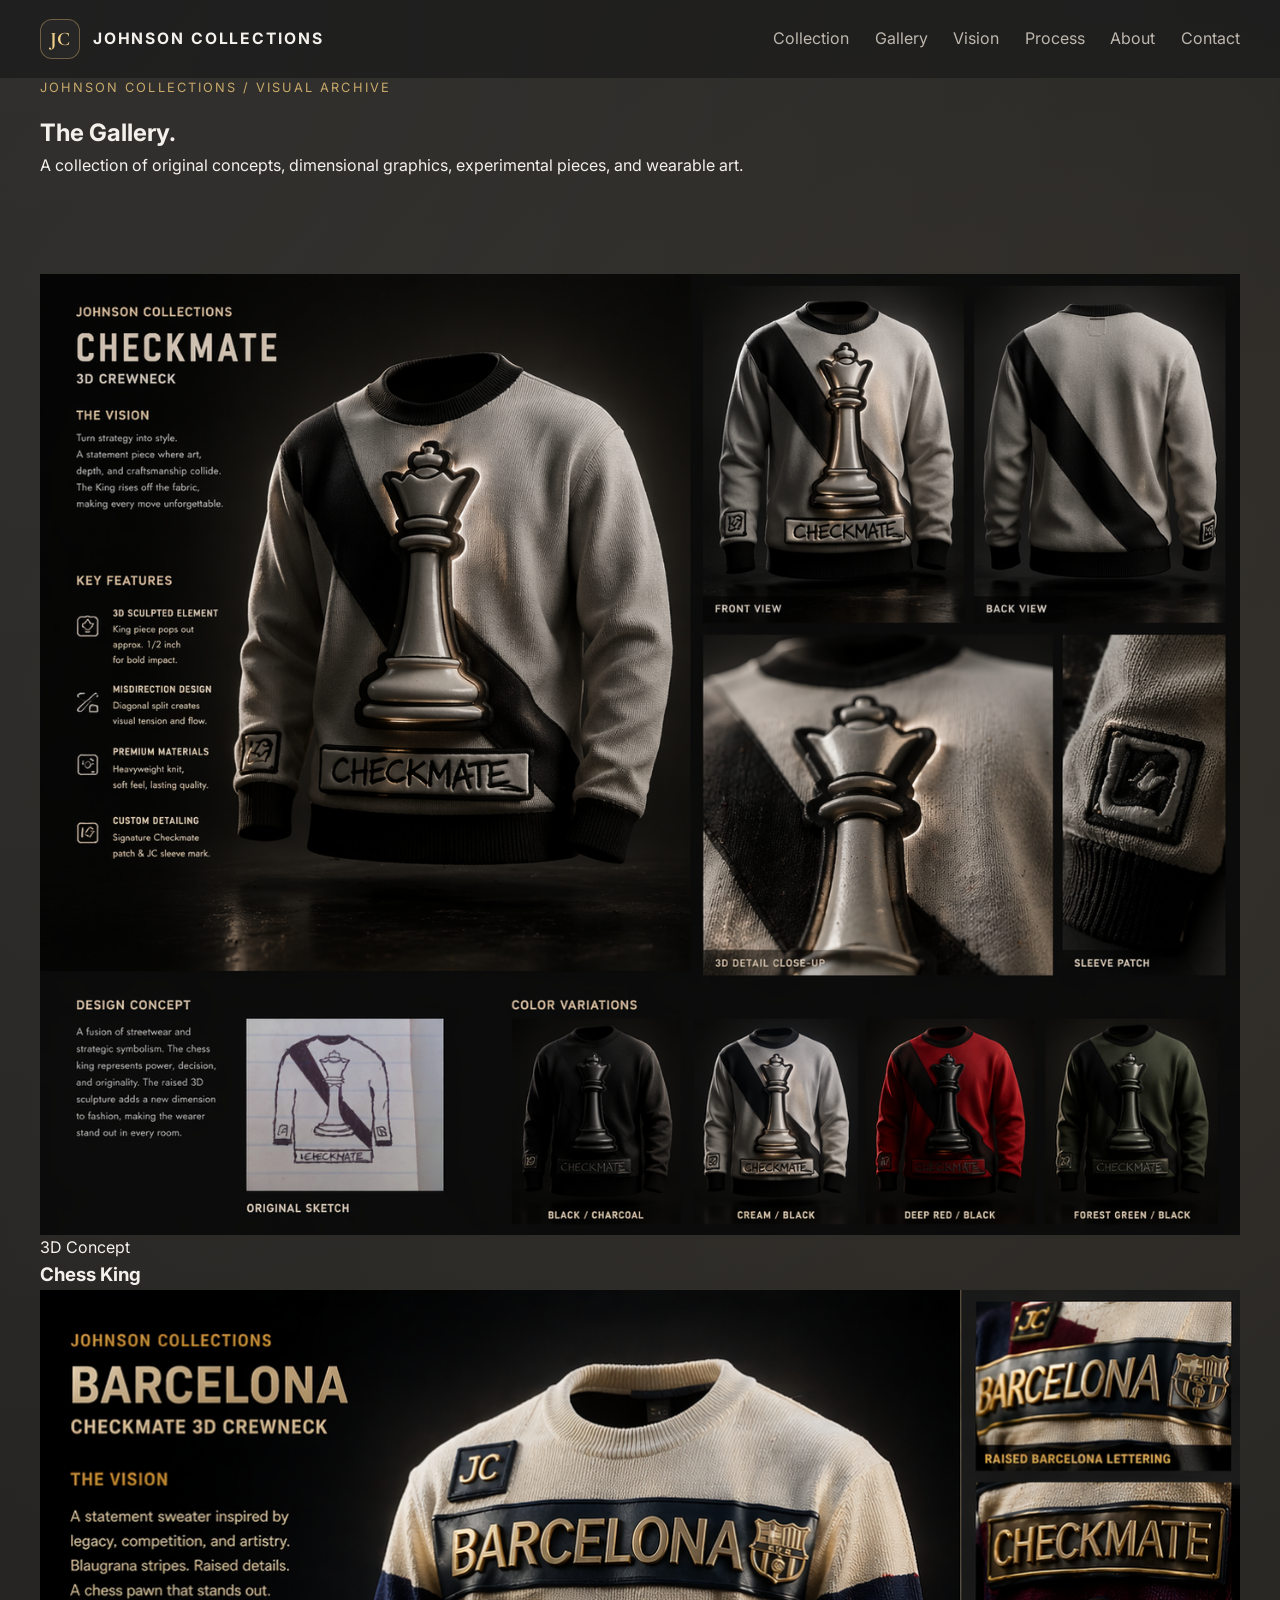
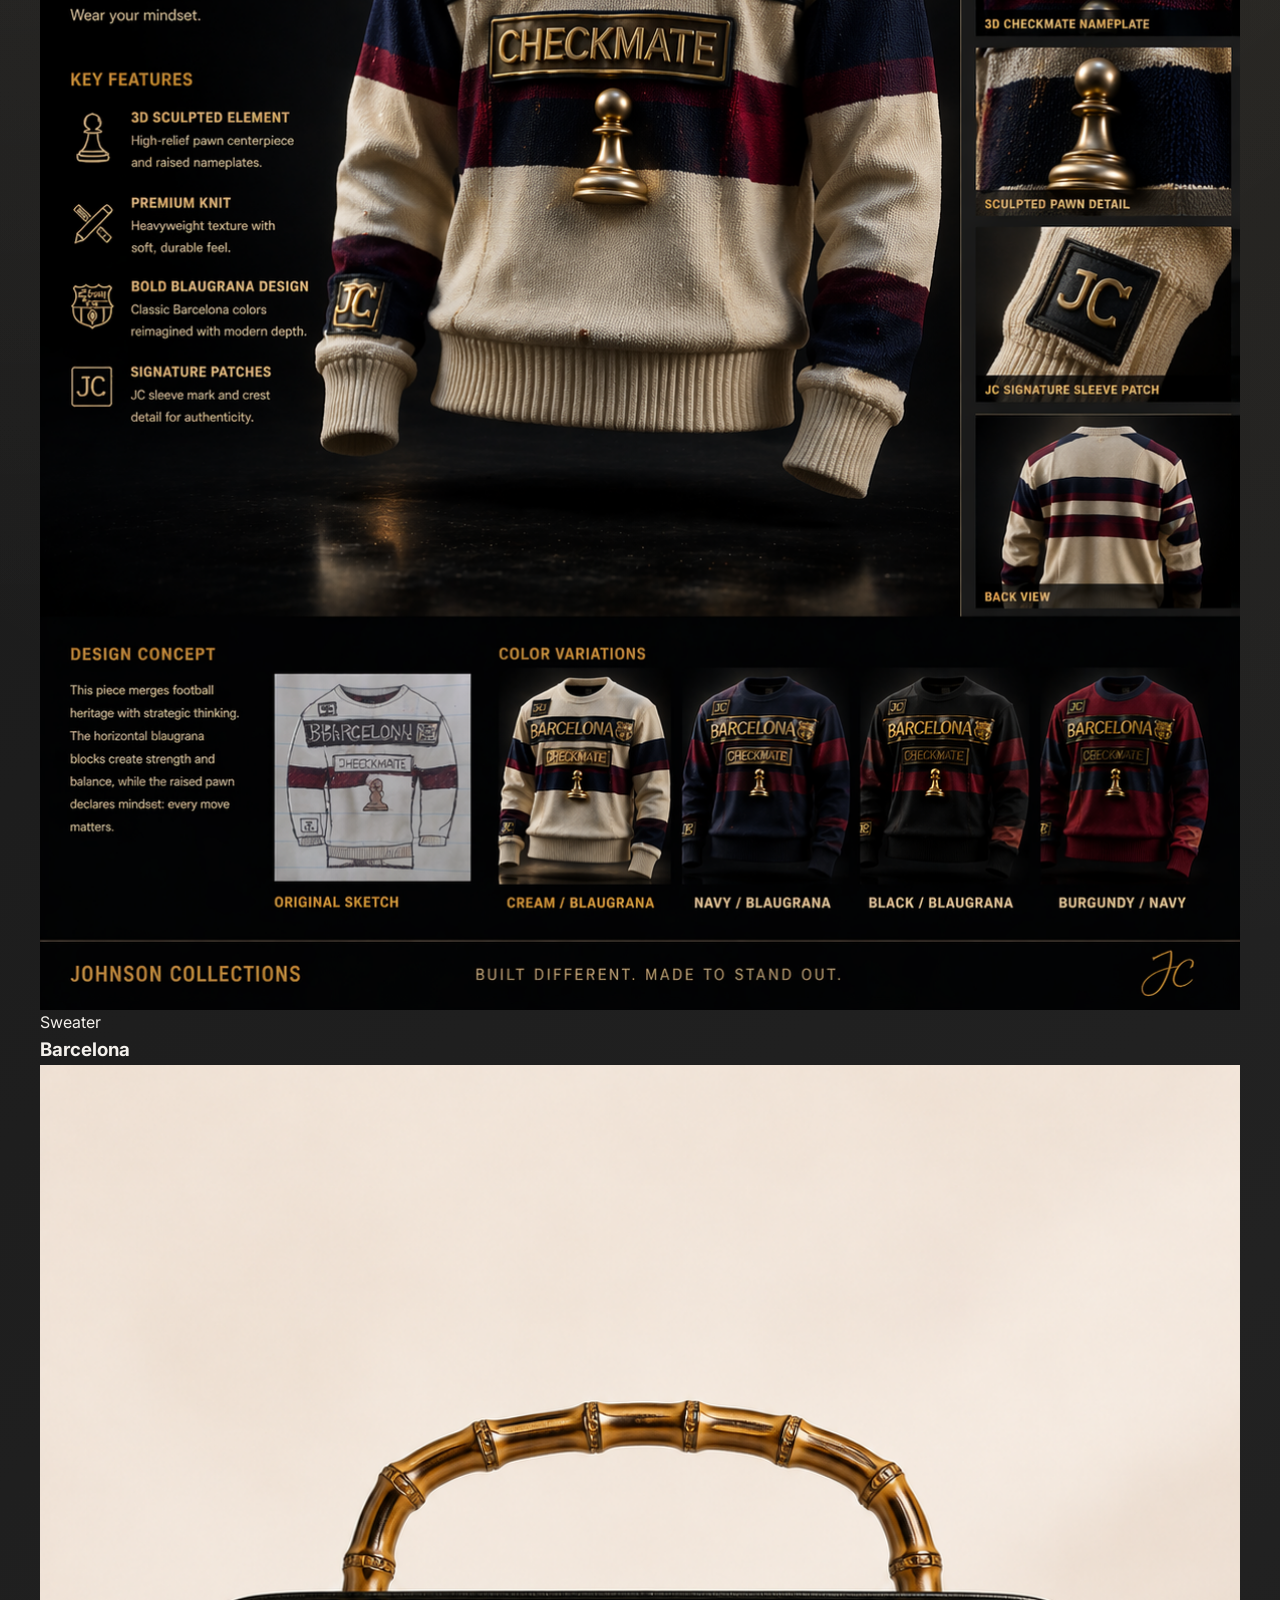
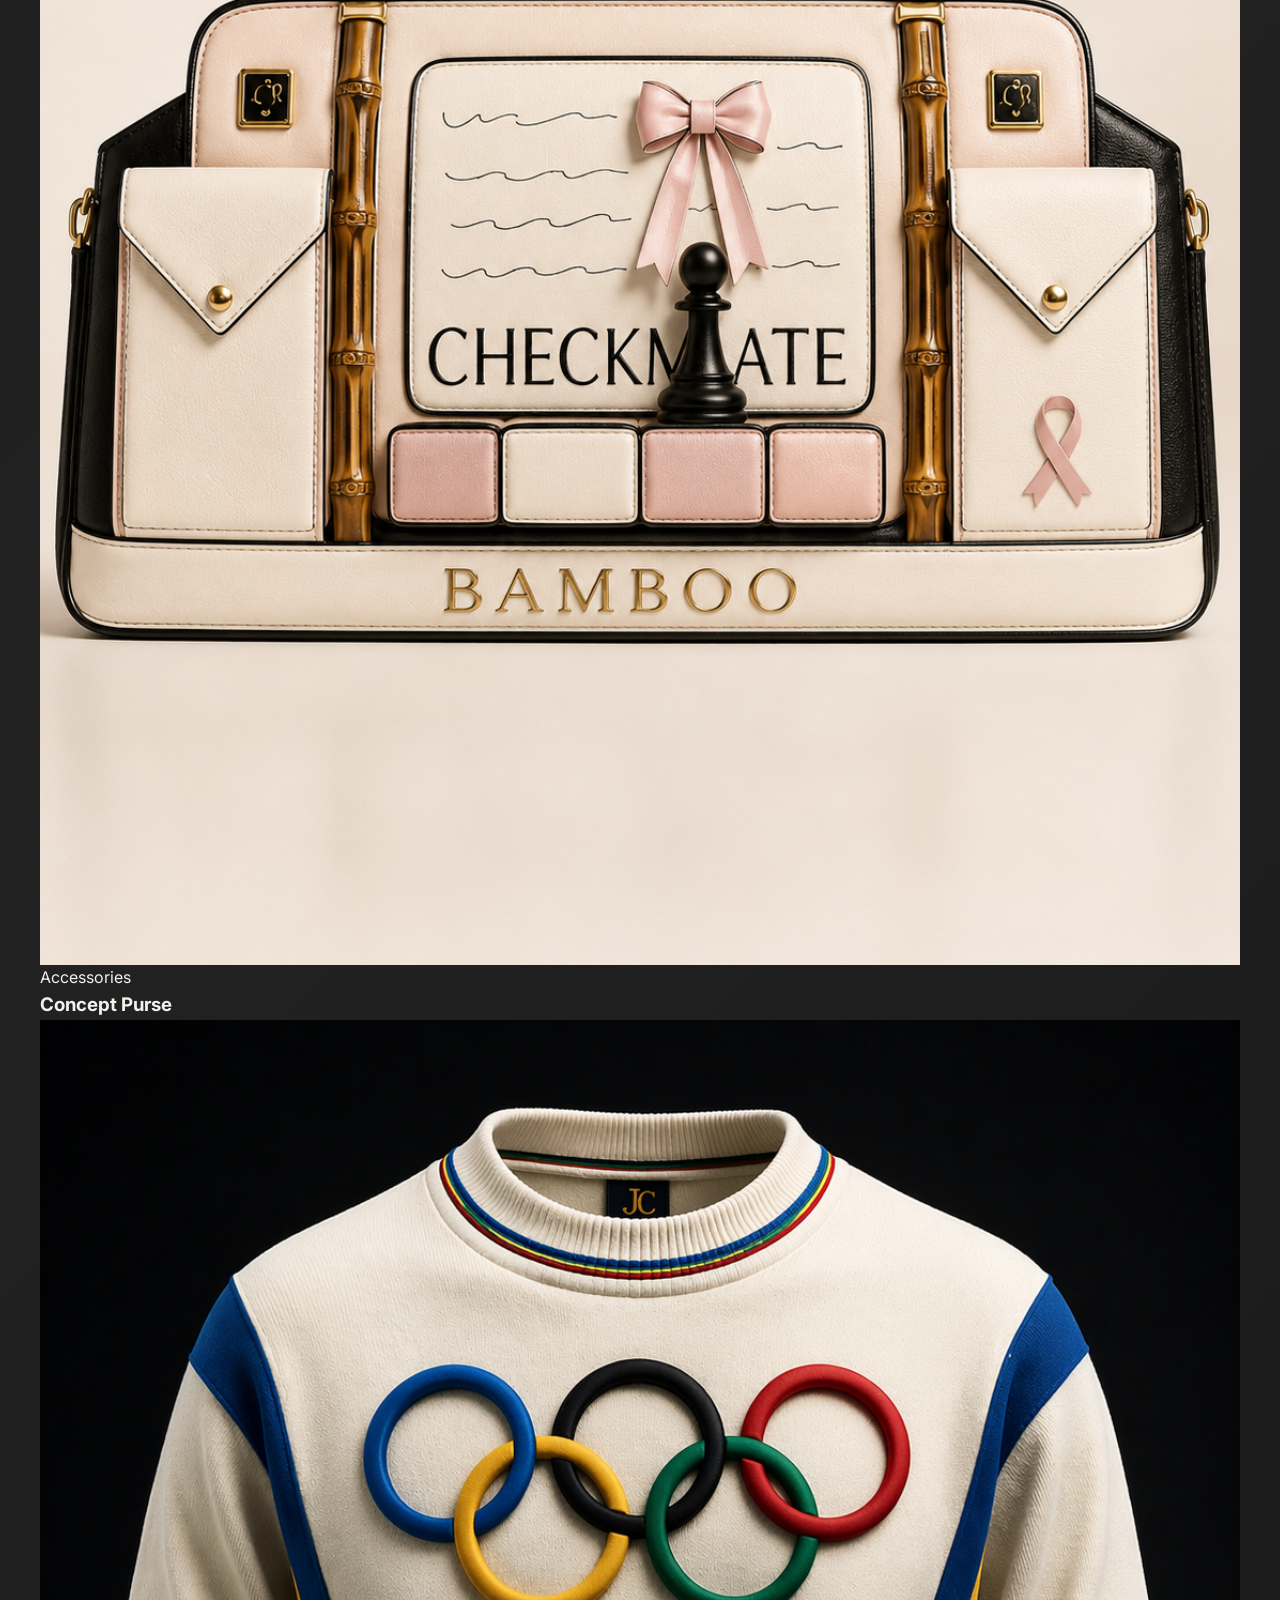
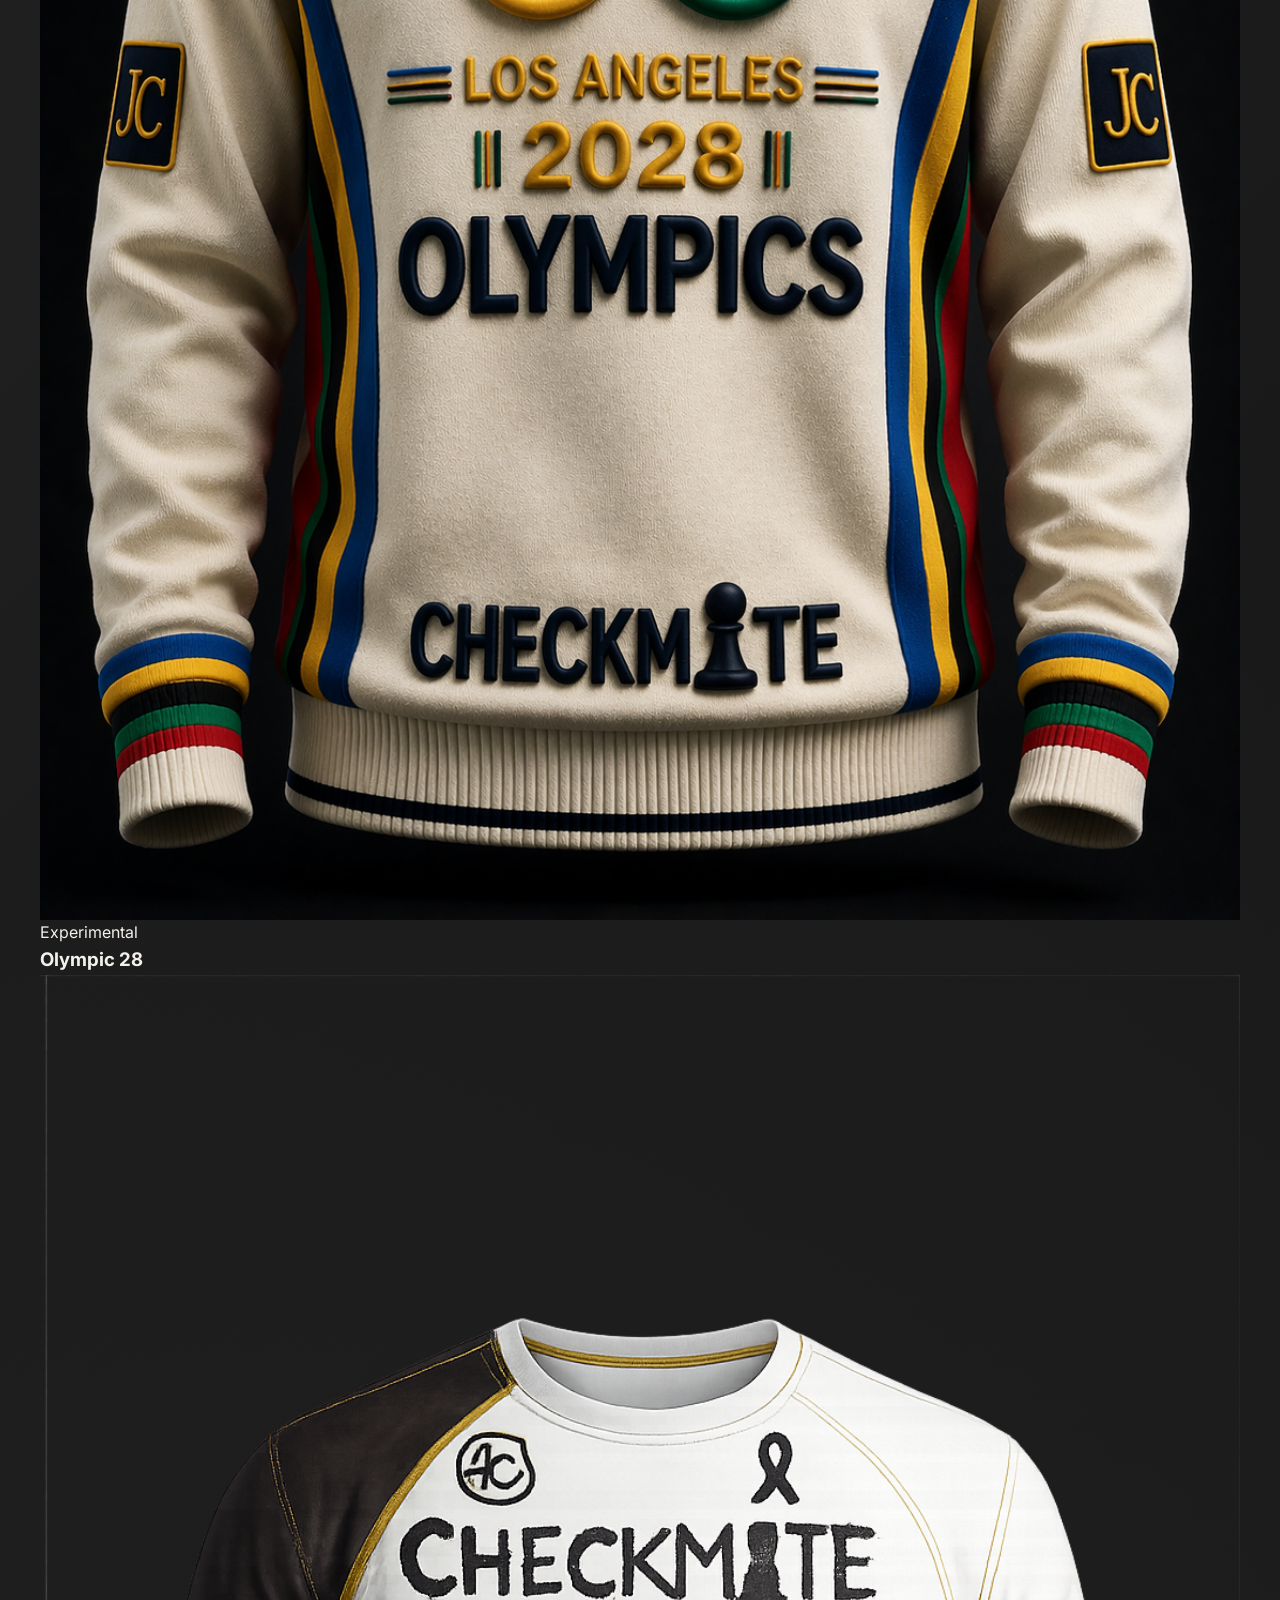
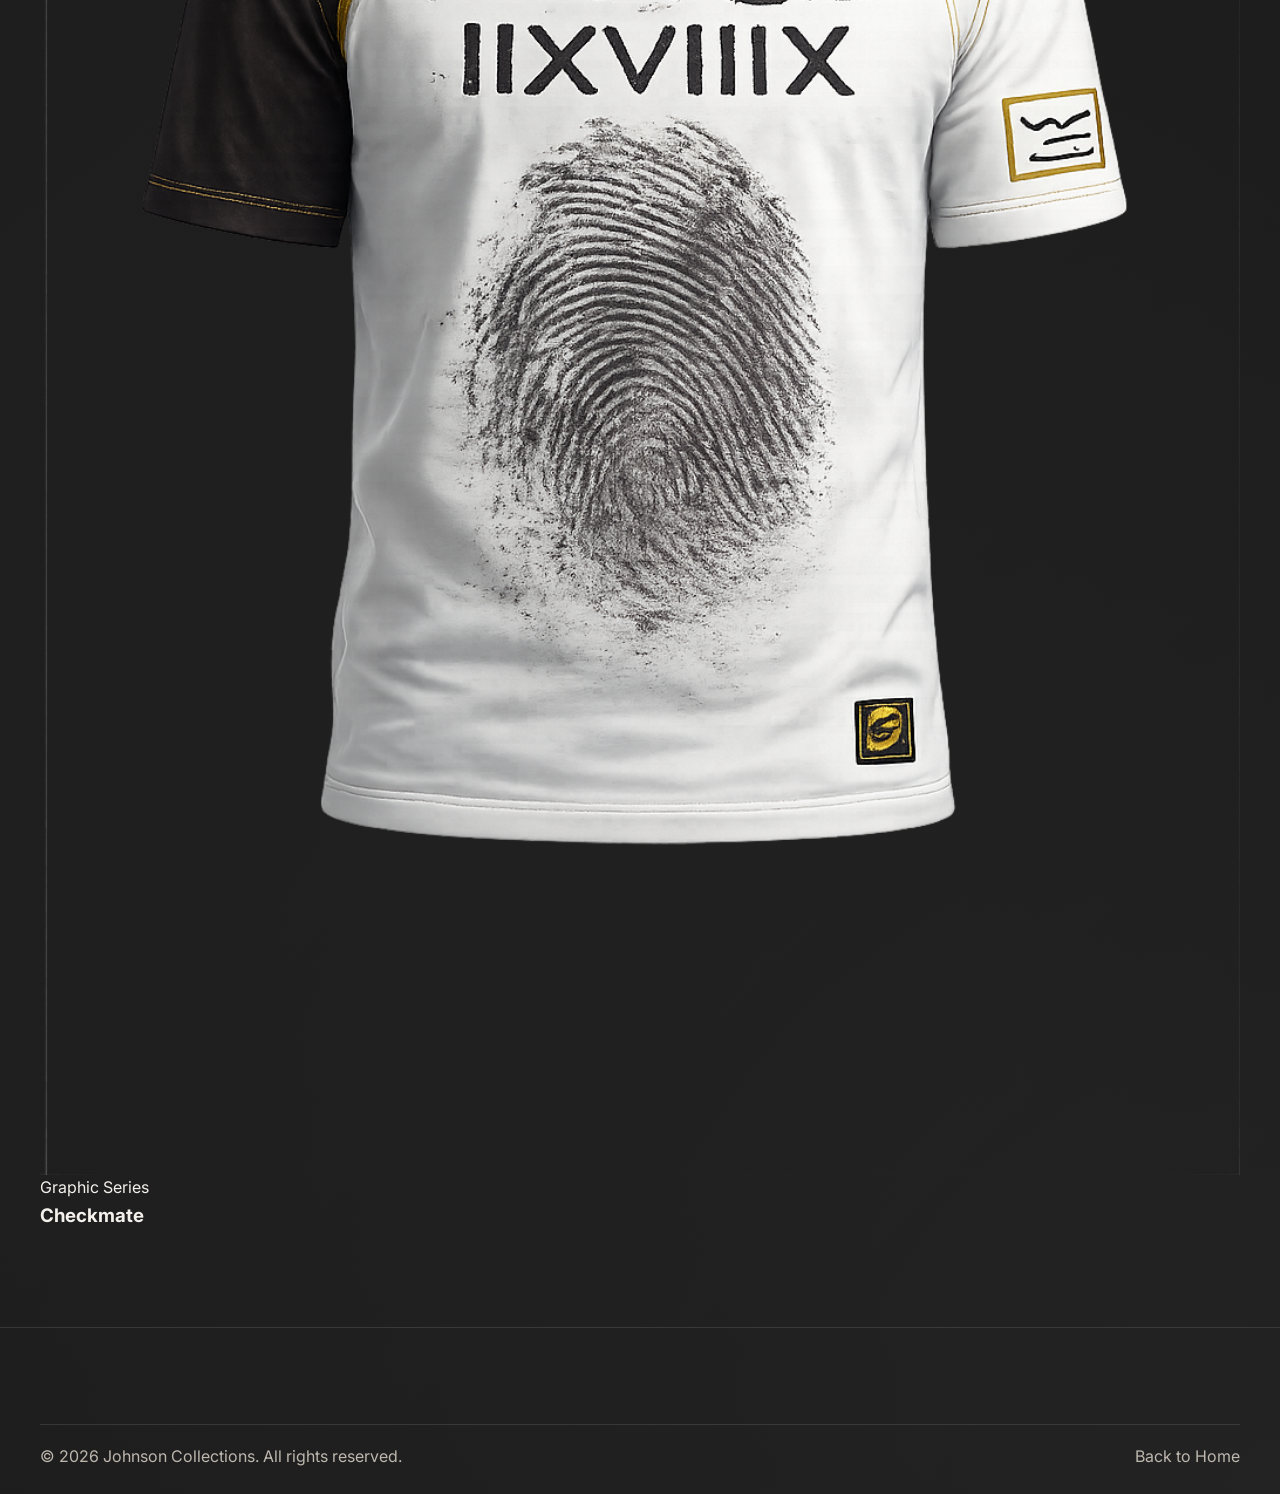
==== gallery.html @ e5f108dc "Create gallery.html Gallery genesis file" ====
<!DOCTYPE html>
<html lang="en">
<head>
  <meta charset="UTF-8">
  <meta name="viewport" content="width=device-width, initial-scale=1.0">

  <title>Gallery | Johnson Collections</title>

  <meta
    name="description"
    content="Explore original fashion concepts, dimensional graphics, custom sweaters, and wearable art from Johnson Collections."
  >

  <link rel="preconnect" href="https://fonts.googleapis.com">
  <link rel="preconnect" href="https://fonts.gstatic.com" crossorigin>

  <link
    href="https://fonts.googleapis.com/css2?family=Inter:wght@400;500;600;700;800&family=Cormorant+Garamond:wght@500;600;700&display=swap"
    rel="stylesheet"
  >

  <link rel="stylesheet" href="styles.css">
</head>

<body>

  <div class="grain"></div>

  <!-- HEADER -->
  <header class="site-header">
    <div class="container nav">

      <a href="index.html" class="brand">
        <span class="brand-mark">JC</span>
        <span class="brand-text">Johnson Collections</span>
      </a>

      <nav class="nav-links" id="navLinks">
        <a href="index.html#collection">Collection</a>
        <a href="gallery.html">Gallery</a>
        <a href="index.html#vision">Vision</a>
        <a href="index.html#process">Process</a>
        <a href="index.html#about">About</a>
        <a href="index.html#contact">Contact</a>
      </nav>

      <button class="menu-btn" id="menuBtn" aria-label="Toggle navigation">
        <span></span>
        <span></span>
        <span></span>
      </button>

    </div>
  </header>


  <main>

    <!-- GALLERY HERO -->
    <section class="gallery-hero">
      <div class="container">

        <p class="eyebrow">Johnson Collections / Visual Archive</p>

        <h1>
          The <span>Gallery.</span>
        </h1>

        <p>
          A collection of original concepts, dimensional graphics,
          experimental pieces, and wearable art.
        </p>

      </div>
    </section>


    <!-- GALLERY -->
    <section class="section">

      <div class="container">

        <div class="gallery-grid">

          <article class="gallery-item">
            <img
              src="Images/3d_sweaters_JohnsonsCollections.png"
              alt="Johnson Collections dimensional black sweater"
            >

            <div class="gallery-caption">
              <span>3D Concept</span>
              <h3>Chess King</h3>
            </div>
          </article>


          <article class="gallery-item">
            <img
              src="Images/white_barcelona_sweater.png"
              alt="White Barcelona sweater concept"
            >

            <div class="gallery-caption">
              <span>Sweater</span>
              <h3>Barcelona</h3>
            </div>
          </article>


          <article class="gallery-item">
            <img
              src="Images/purse_img8.png"
              alt="Johnson Collections purse concept"
            >

            <div class="gallery-caption">
              <span>Accessories</span>
              <h3>Concept Purse</h3>
            </div>
          </article>


          <article class="gallery-item">
            <img
              src="Images/Olympic28_Sweater.png"
              alt="Olympic sweater concept"
            >

            <div class="gallery-caption">
              <span>Experimental</span>
              <h3>Olympic 28</h3>
            </div>
          </article>


          <article class="gallery-item">
            <img
              src="Images/Checkmate_Tshirt_008.png"
              alt="Checkmate T-shirt design"
            >

            <div class="gallery-caption">
              <span>Graphic Series</span>
              <h3>Checkmate</h3>
            </div>
          </article>

        </div>

      </div>

    </section>

  </main>


  <!-- FOOTER -->
  <footer class="site-footer">

    <div class="container footer-bottom">
      <p>© 2026 Johnson Collections. All rights reserved.</p>

      <a href="index.html">Back to Home</a>
    </div>

  </footer>


  <script src="script.js"></script>

</body>
</html>
---- styles.css ----
:root {
  --bg: #1a1a1a;
  --bg-soft: #242424;
  --panel: rgba(255, 255, 255, 0.055);
  --panel-strong: rgba(255, 255, 255, 0.09);
  --text: #f4f1ec;
  --muted: #bdb7ae;
  --line: rgba(255, 255, 255, 0.11);
  --gold: #c8a96a;
  --gold-2: #f0d08a;
  --silver: #a7abb2;
  --shadow: 0 24px 70px rgba(0, 0, 0, 0.45);
  --radius: 22px;
  --radius-sm: 16px;
  --max: 1200px;
}

* {
  box-sizing: border-box;
  margin: 0;
  padding: 0;
}

html {
  scroll-behavior: smooth;
}

body {
  background:
    radial-gradient(circle at top left, rgba(255, 255, 255, 0.09), transparent 28%),
    radial-gradient(circle at 80% 10%, rgba(200, 169, 106, 0.10), transparent 25%),
    radial-gradient(circle at bottom right, rgba(120, 120, 120, 0.18), transparent 32%),
    linear-gradient(135deg, #161616 0%, #222222 45%, #101010 100%);
  color: var(--text);
  font-family: "Inter", sans-serif;
  line-height: 1.6;
  overflow-x: hidden;
}

img {
  width: 100%;
  display: block;
  object-fit: cover;
}

a {
  color: inherit;
  text-decoration: none;
}

button,
input,
textarea {
  font: inherit;
}

.container {
  width: min(calc(100% - 2rem), var(--max));
  margin: 0 auto;
}

.grain {
  pointer-events: none;
  position: fixed;
  inset: 0;
  opacity: 0.05;
  background-image:
    linear-gradient(rgba(255,255,255,0.08) 1px, transparent 1px),
    linear-gradient(90deg, rgba(255,255,255,0.08) 1px, transparent 1px);
  background-size: 6px 6px;
  mix-blend-mode: soft-light;
  z-index: 999;
}

.site-header {
  background: rgba(28, 28, 28, 0.78);
}

.nav {
  display: flex;
  align-items: center;
  justify-content: space-between;
  min-height: 78px;
}

.brand {
  display: flex;
  align-items: center;
  gap: 0.8rem;
  font-weight: 700;
  letter-spacing: 0.02em;
}

.brand-mark {
  width: 40px;
  height: 40px;
  display: grid;
  place-items: center;
  border: 1px solid rgba(201, 166, 107, 0.45);
  border-radius: 12px;
  color: var(--gold-2);
  background: rgba(255, 255, 255, 0.03);
  font-family: "Cormorant Garamond", serif;
  font-size: 1.2rem;
}

.brand-text {
  font-size: 0.98rem;
  text-transform: uppercase;
  letter-spacing: 0.12em;
}

.nav-links {
  display: flex;
  gap: 1.6rem;
}

.nav-links a {
  color: var(--muted);
  transition: color 0.25s ease, transform 0.25s ease;
}

.nav-links a:hover {
  color: var(--text);
  transform: translateY(-1px);
}

.menu-btn {
  display: none;
  flex-direction: column;
  gap: 5px;
  background: transparent;
  border: 0;
  cursor: pointer;
}

.menu-btn span {
  width: 28px;
  height: 2px;
  background: var(--text);
  display: block;
}

.hero {
  min-height: calc(100vh - 78px);
  display: flex;
  align-items: center;
  padding: 4rem 0 3rem;
}

.hero-grid {
  display: grid;
  grid-template-columns: 1.1fr 1fr;
  gap: 2rem;
  align-items: center;
}

.eyebrow {
  color: var(--gold);
  text-transform: uppercase;
  letter-spacing: 0.16em;
  font-size: 0.8rem;
  margin-bottom: 1rem;
}

.hero-copy h1 {
  font-family: "Cormorant Garamond", serif;
  font-size: clamp(3rem, 7vw, 6rem);
  line-height: 0.95;
  margin-bottom: 1.2rem;
}

.hero-copy h1 span {
  color: var(--gold-2);
}

.hero-text,
.section-heading p,
.split-copy p,
.vision-copy p,
.product-info p,
.cta-card p {
  color: var(--muted);
}

.hero-text {
  max-width: 620px;
  font-size: 1.05rem;
}

.hero-actions {
  display: flex;
  gap: 1rem;
  margin: 2rem 0;
  flex-wrap: wrap;
}

.btn {
  display: inline-flex;
  align-items: center;
  justify-content: center;
  border-radius: 999px;
  padding: 0.95rem 1.4rem;
  border: 1px solid transparent;
  cursor: pointer;
  transition: transform 0.25s ease, box-shadow 0.25s ease, background 0.25s ease, border-color 0.25s ease;
}

.btn:hover {
  transform: translateY(-2px);
}

.btn-primary {
  background: linear-gradient(135deg, var(--gold-2), var(--gold));
  color: #0b0b0b;
  font-weight: 700;
  box-shadow: 0 10px 30px rgba(201, 166, 107, 0.25);
}

.btn-secondary {
  background: rgba(255,255,255,0.04);
  color: var(--text);
  border-color: var(--line);
}

.btn-outline {
  background: transparent;
  color: var(--gold-2);
  border-color: rgba(201, 166, 107, 0.4);
}

.hero-stats {
  display: grid;
  grid-template-columns: repeat(3, 1fr);
  gap: 1rem;
  margin-top: 2rem;
}

.hero-stats div {
  background: var(--panel);
  border: 1px solid var(--line);
  padding: 1rem;
  border-radius: var(--radius-sm);
}

.hero-stats strong {
  display: block;
  color: var(--text);
  margin-bottom: 0.25rem;
}

.hero-stats span {
  color: var(--muted);
  font-size: 0.92rem;
}

.hero-visual {
  position: relative;
}

.hero-card {
  position: relative;
  border-radius: 30px;
  overflow: hidden;
  border: 1px solid var(--line);
  background: var(--panel);
  box-shadow: var(--shadow);
}

.hero-badge {
  position: absolute;
  z-index: 2;
  top: 20px;
  left: 20px;
  background: rgba(0,0,0,0.55);
  border: 1px solid rgba(255,255,255,0.08);
  color: var(--gold-2);
  padding: 0.5rem 0.8rem;
  border-radius: 999px;
  font-size: 0.82rem;
}

.hero-image-wrap {
  position: relative;
  min-height: 620px;
}

.hero-image-wrap img {
  height: 100%;
  min-height: 620px;
}

.hero-overlay {
  position: absolute;
  inset: 0;
  background:
    linear-gradient(to top, rgba(0,0,0,0.7), rgba(0,0,0,0.05)),
    linear-gradient(to right, rgba(0,0,0,0.4), transparent);
  display: flex;
  align-items: flex-end;
  padding: 1.5rem;
}

.overlay-panel {
  max-width: 340px;
  background: rgba(10, 10, 10, 0.45);
  border: 1px solid rgba(255,255,255,0.08);
  backdrop-filter: blur(10px);
  padding: 1rem;
  border-radius: 20px;
}

.mini-label {
  text-transform: uppercase;
  letter-spacing: 0.14em;
  color: var(--gold);
  font-size: 0.75rem;
  margin-bottom: 0.4rem;
}

.overlay-panel h3 {
  font-size: 1.5rem;
  margin-bottom: 0.4rem;
}

.overlay-panel p {
  color: #d5cdbf;
  font-size: 0.95rem;
}

.glow {
  position: absolute;
  border-radius: 999px;
  filter: blur(70px);
  z-index: -1;
}

.glow-1 {
  width: 220px;
  height: 220px;
  background: rgba(201, 166, 107, 0.18);
  top: 5%;
  left: -10%;
}

.glow-2 {
  width: 260px;
  height: 260px;
  background: rgba(201, 166, 107, 0.12);
  bottom: 0;
  right: -8%;
}

.marquee {
  background: #202020;
}

.marquee-track {
  display: inline-flex;
  gap: 3rem;
  padding: 1rem 0;
  animation: scrollText 24s linear infinite;
  color: var(--gold-2);
  text-transform: uppercase;
  letter-spacing: 0.12em;
  font-size: 0.86rem;
}

@keyframes scrollText {
  from { transform: translateX(0); }
  to { transform: translateX(-50%); }
}

.section {
  padding: 6rem 0;
}

.section-heading {
  max-width: 720px;
  margin-bottom: 2.2rem;
}

.section-heading h2,
.vision-copy h2,
.split-copy h2,
.cta-card h2 {
  font-family: "Cormorant Garamond", serif;
  font-size: clamp(2.2rem, 4vw, 3.6rem);
  line-height: 1;
  margin-bottom: 0.9rem;
}

.product-grid {
  display: grid;
  grid-template-columns: repeat(3, 1fr);
  gap: 1.4rem;
}

.product-card {
  background: var(--panel);
  border: 1px solid var(--line);
  border-radius: 24px;
  overflow: hidden;
  box-shadow: var(--shadow);
  transform-style: preserve-3d;
  transition: transform 0.2s ease;
}

.product-image {
  aspect-ratio: 4 / 5;
  overflow: hidden;
}

.product-image img {
  height: 100%;
  transition: transform 0.45s ease;
}

.product-card:hover .product-image img {
  transform: scale(1.04);
}

.product-info {
  padding: 1.2rem;
}

.product-tag {
  color: var(--gold);
  text-transform: uppercase;
  letter-spacing: 0.12em;
  font-size: 0.75rem;
  margin-bottom: 0.5rem;
}

.product-info h3 {
  font-size: 1.4rem;
  margin-bottom: 0.5rem;
}

.dark-panel {
  background:
    linear-gradient(180deg, rgba(255,255,255,0.045), rgba(255,255,255,0.018)),
    #1d1d1d;
}

.vision-grid {
  display: grid;
  grid-template-columns: 1fr 1fr;
  gap: 2rem;
  align-items: start;
}

.vision-points {
  list-style: none;
  margin-top: 1.2rem;
  display: grid;
  gap: 0.8rem;
}

.vision-points li {
  color: var(--text);
  background: rgba(255,255,255,0.03);
  border: 1px solid var(--line);
  padding: 0.95rem 1rem;
  border-radius: 16px;
}

.vision-cards {
  display: grid;
  grid-template-columns: repeat(2, 1fr);
  gap: 1rem;
}

.mini-card {
  background: var(--panel);
  border: 1px solid var(--line);
  border-radius: 20px;
  padding: 1.2rem;
  min-height: 180px;
}

.mini-card span {
  color: var(--gold);
  font-weight: 700;
  display: inline-block;
  margin-bottom: 0.5rem;
}

.mini-card h3 {
  margin-bottom: 0.6rem;
}

.mini-card p {
  color: var(--muted);
}

.process-grid {
  display: grid;
  grid-template-columns: repeat(4, 1fr);
  gap: 1rem;
}

.process-step {
  background: var(--panel);
  border: 1px solid var(--line);
  border-radius: 20px;
  padding: 1.4rem;
}

.step-number {
  width: 46px;
  height: 46px;
  display: grid;
  place-items: center;
  border-radius: 14px;
  background: rgba(201, 166, 107, 0.12);
  color: var(--gold-2);
  font-weight: 700;
  margin-bottom: 1rem;
}

.process-step h3 {
  margin-bottom: 0.5rem;
}

.process-step p {
  color: var(--muted);
}

.split-grid {
  display: grid;
  grid-template-columns: 1fr 1fr;
  gap: 2rem;
  align-items: center;
}

.split-image {
  border-radius: 28px;
  overflow: hidden;
  border: 1px solid var(--line);
  box-shadow: var(--shadow);
}

.split-image img {
  min-height: 540px;
}

.cta-section {
  padding-top: 2rem;
}

.cta-card {
  display: grid;
  grid-template-columns: 1fr 1fr;
  gap: 2rem;
  padding: 2rem;
  border: 1px solid var(--line);
  border-radius: 28px;
  background:
    linear-gradient(135deg, rgba(201,166,107,0.08), rgba(255,255,255,0.03)),
    var(--panel);
  box-shadow: var(--shadow);
}

.contact-form {
  display: grid;
  gap: 0.9rem;
}

.contact-form input,
.contact-form textarea {
  background: rgba(255,255,255,0.04);
  border: 1px solid var(--line);
  color: var(--text);
  padding: 1rem 1.1rem;
  border-radius: 16px;
  outline: none;
}

.contact-form input:focus,
.contact-form textarea:focus {
  border-color: rgba(201, 166, 107, 0.5);
}

.site-footer {
  padding: 4rem 0 1.5rem;
  border-top: 1px solid var(--line);
}

.footer-grid {
  display: grid;
  grid-template-columns: 1.2fr 0.8fr 1fr;
  gap: 2rem;
}

.footer-title {
  color: var(--gold);
  margin-bottom: 0.8rem;
}

.footer-grid a,
.footer-grid p {
  color: var(--muted);
  display: block;
  margin-bottom: 0.5rem;
}

.footer-bottom {
  margin-top: 2rem;
  padding-top: 1.2rem;
  border-top: 1px solid var(--line);
  display: flex;
  justify-content: space-between;
  gap: 1rem;
  color: var(--muted);
  flex-wrap: wrap;
}

.toast {
  background: #242424;
}

.toast.show {
  opacity: 1;
  transform: translateY(0);
}

.reveal {
  opacity: 0;
  transform: translateY(30px);
  transition: 0.8s ease;
}

.reveal.visible {
  opacity: 1;
  transform: translateY(0);
}

.floating-card {
  animation: floatCard 5.5s ease-in-out infinite;
}

@keyframes floatCard {
  0%, 100% { transform: translateY(0px); }
  50% { transform: translateY(-10px); }
}

@media (max-width: 1080px) {
  .hero-grid,
  .vision-grid,
  .split-grid,
  .cta-card {
    grid-template-columns: 1fr;
  }

  .product-grid,
  .process-grid {
    grid-template-columns: repeat(2, 1fr);
  }

  .hero-image-wrap,
  .hero-image-wrap img {
    min-height: 520px;
  }
}

@media (max-width: 780px) {
  .nav-links {
    position: absolute;
    right: 1rem;
    top: 78px;
    width: min(320px, calc(100% - 2rem));
    background: rgba(14, 14, 14, 0.96);
    border: 1px solid var(--line);
    border-radius: 20px;
    padding: 1rem;
    display: none;
    flex-direction: column;
  }

  .nav-links.open {
    display: flex;
  }

  .menu-btn {
    display: flex;
  }

  .hero-copy h1 {
    font-size: clamp(2.6rem, 13vw, 4.5rem);
  }

  .hero-stats,
  .product-grid,
  .vision-cards,
  .process-grid,
  .footer-grid {
    grid-template-columns: 1fr;
  }

  .brand-text {
    font-size: 0.85rem;
  }

  .section {
    padding: 4.5rem 0;
  }
}
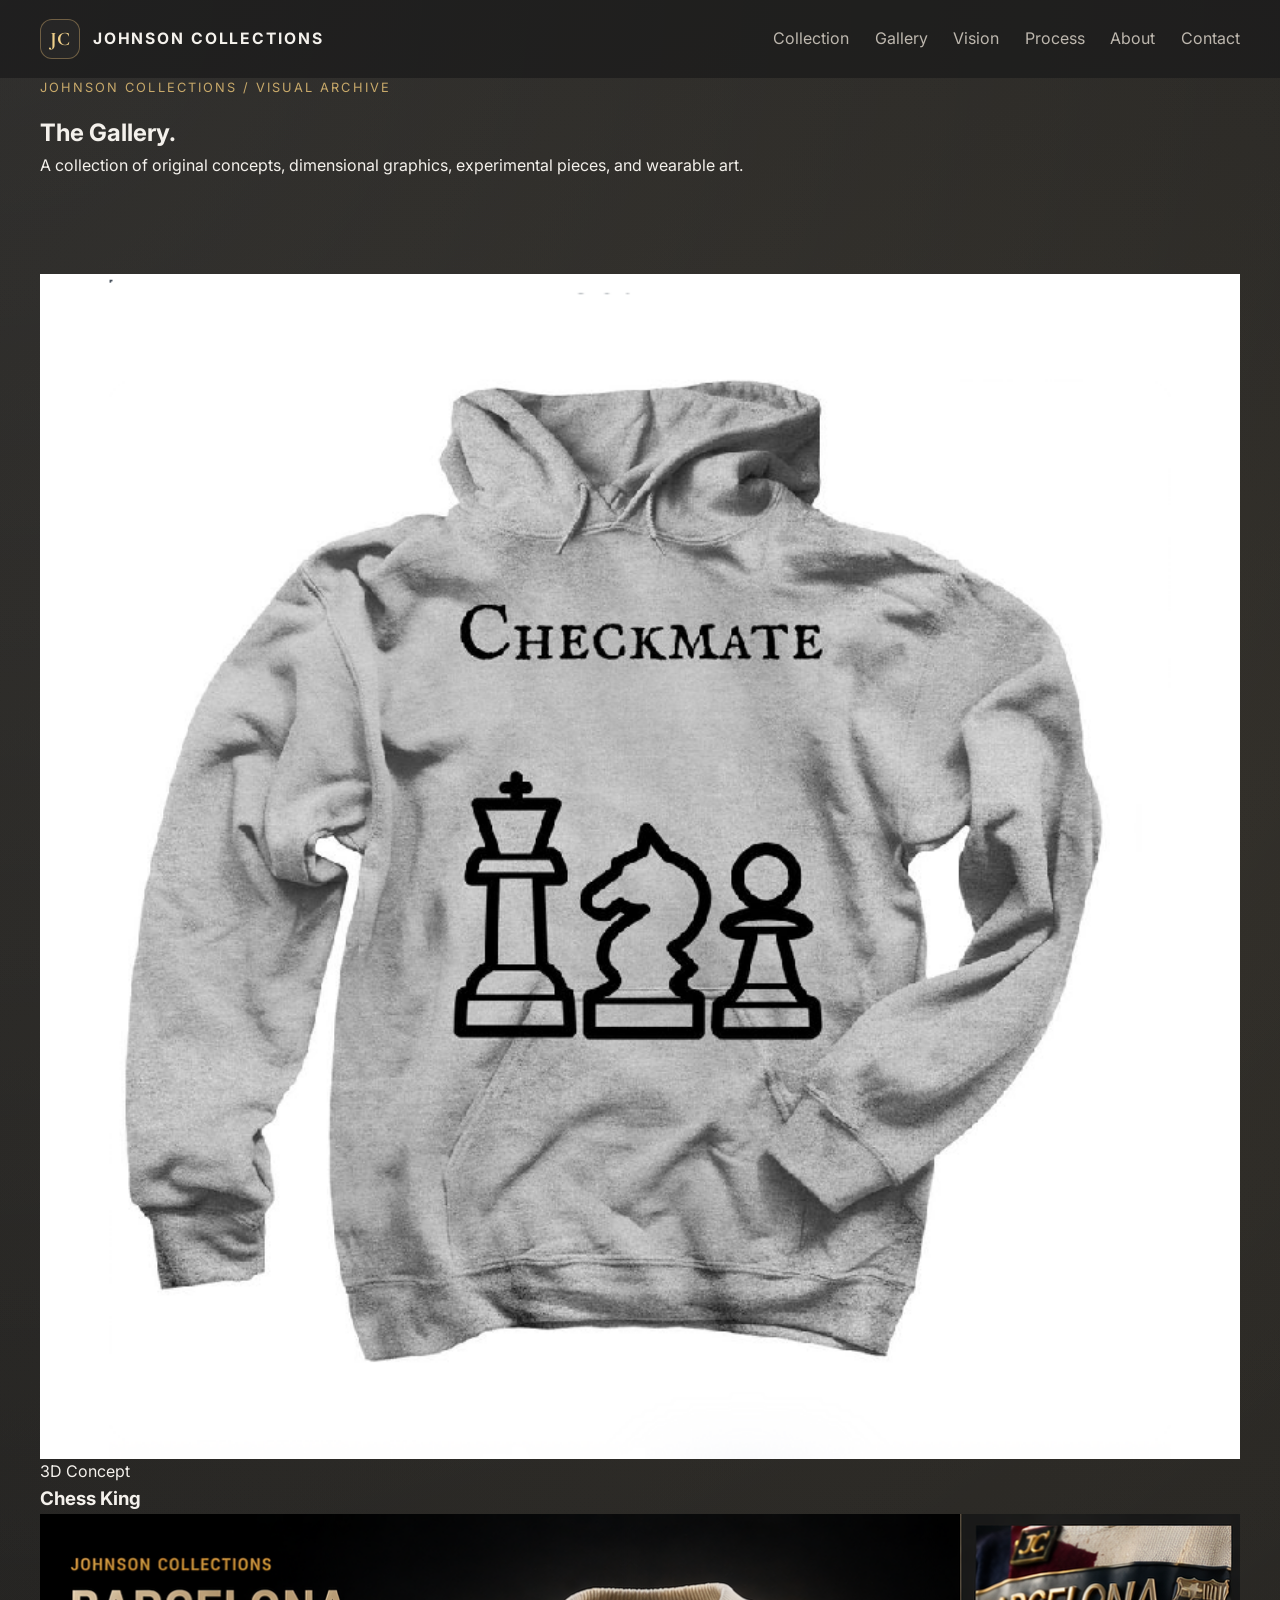
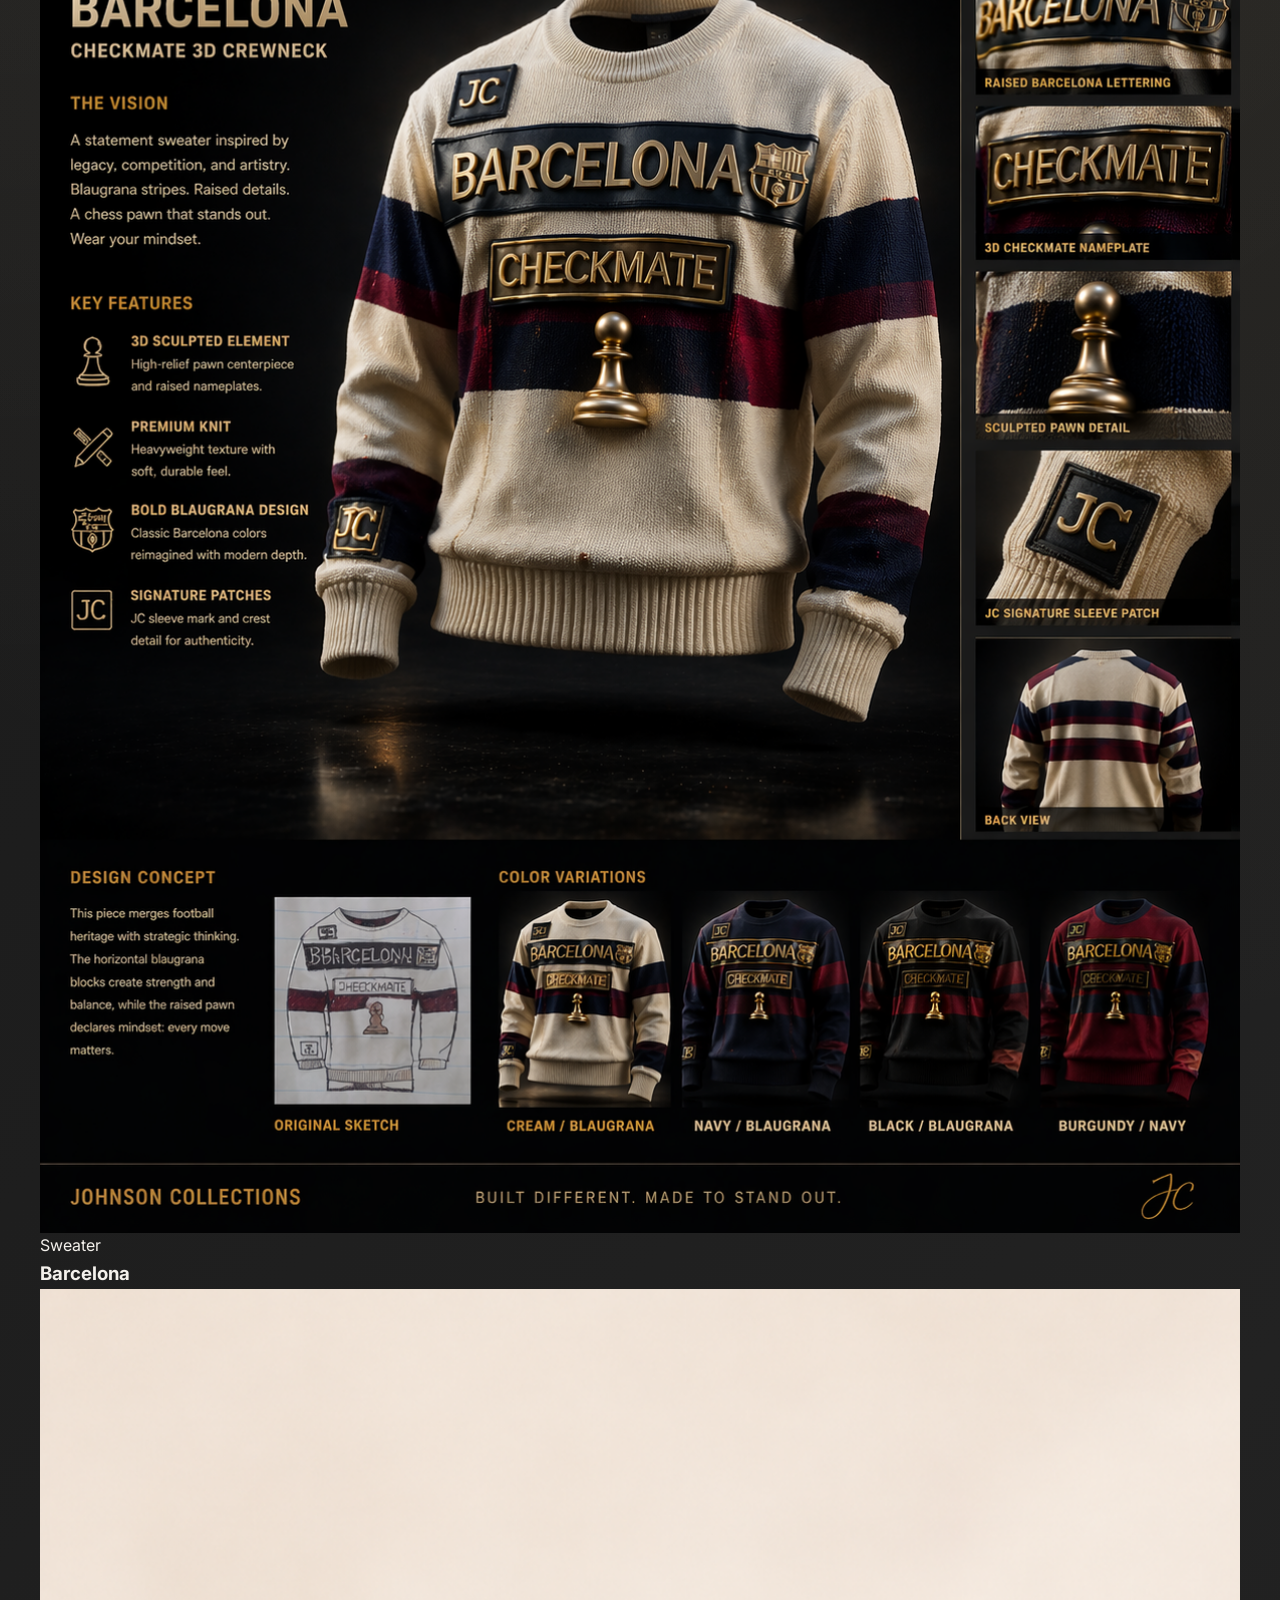
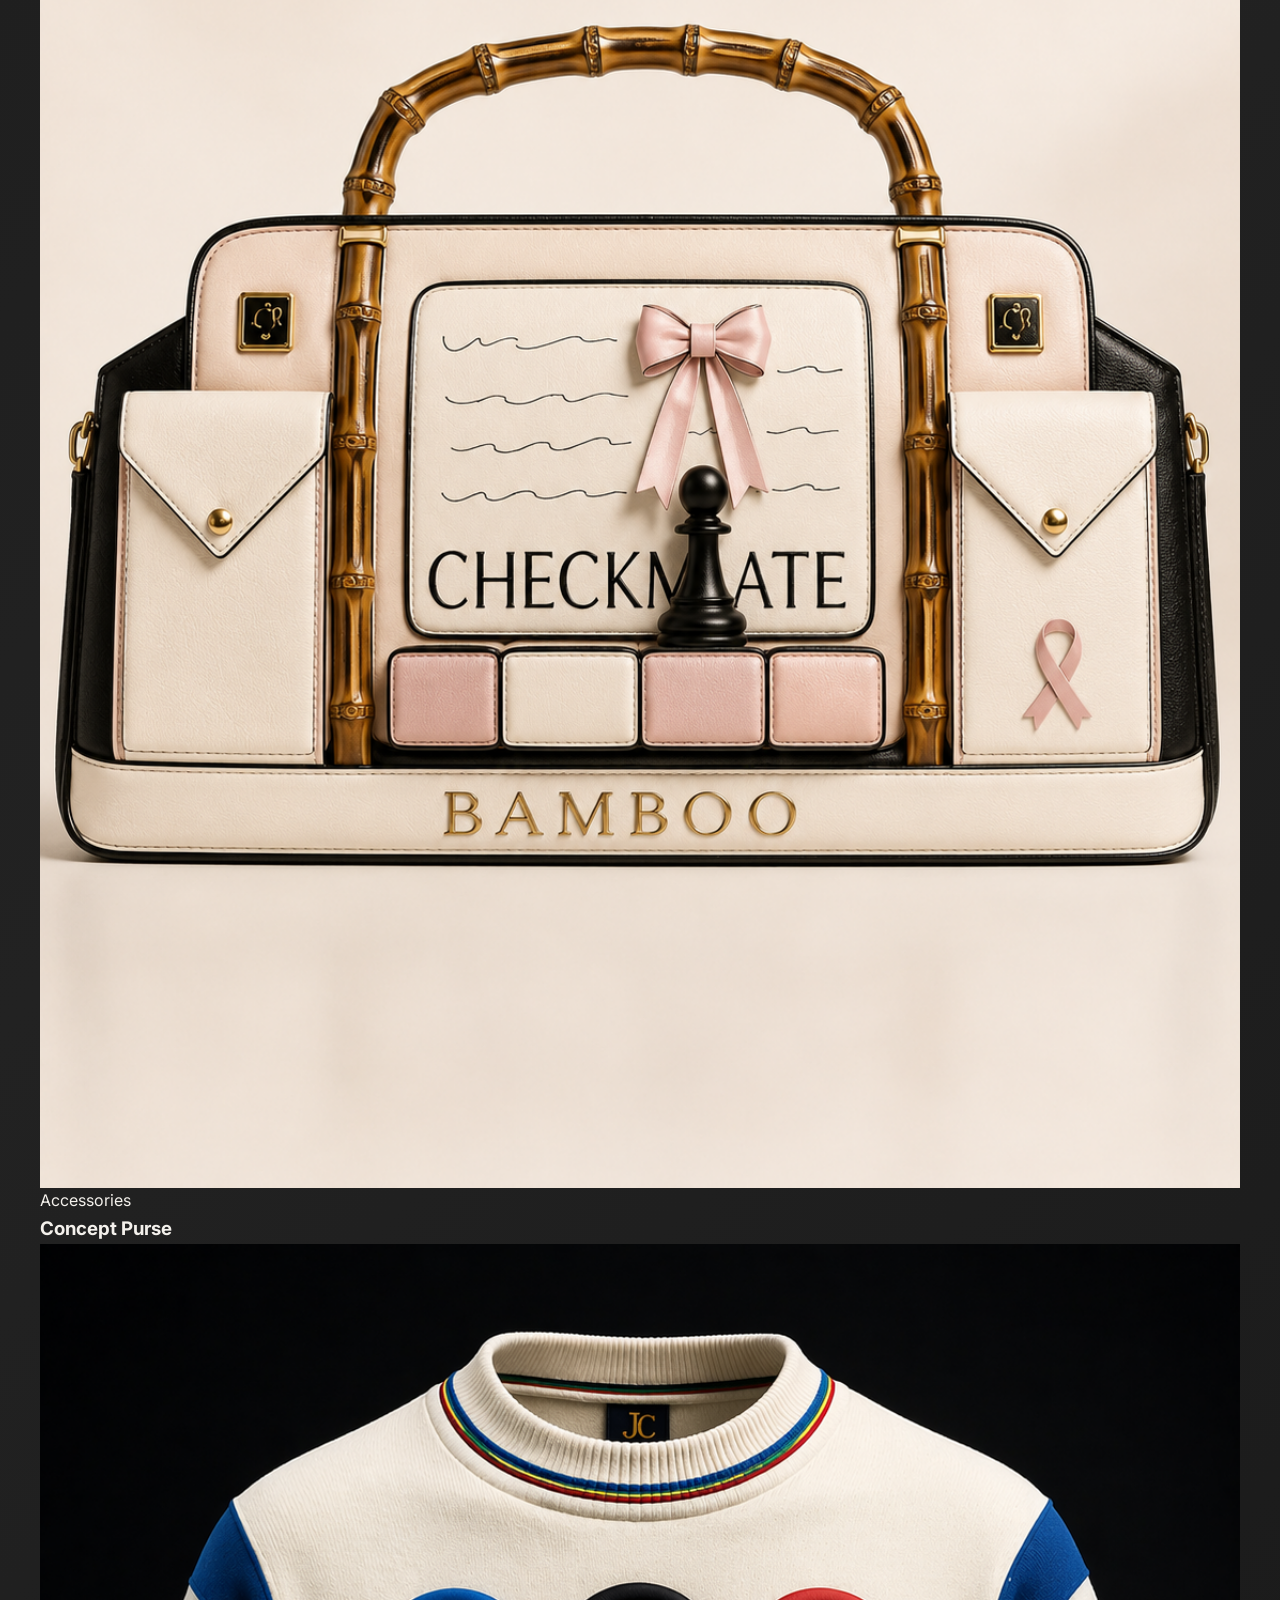
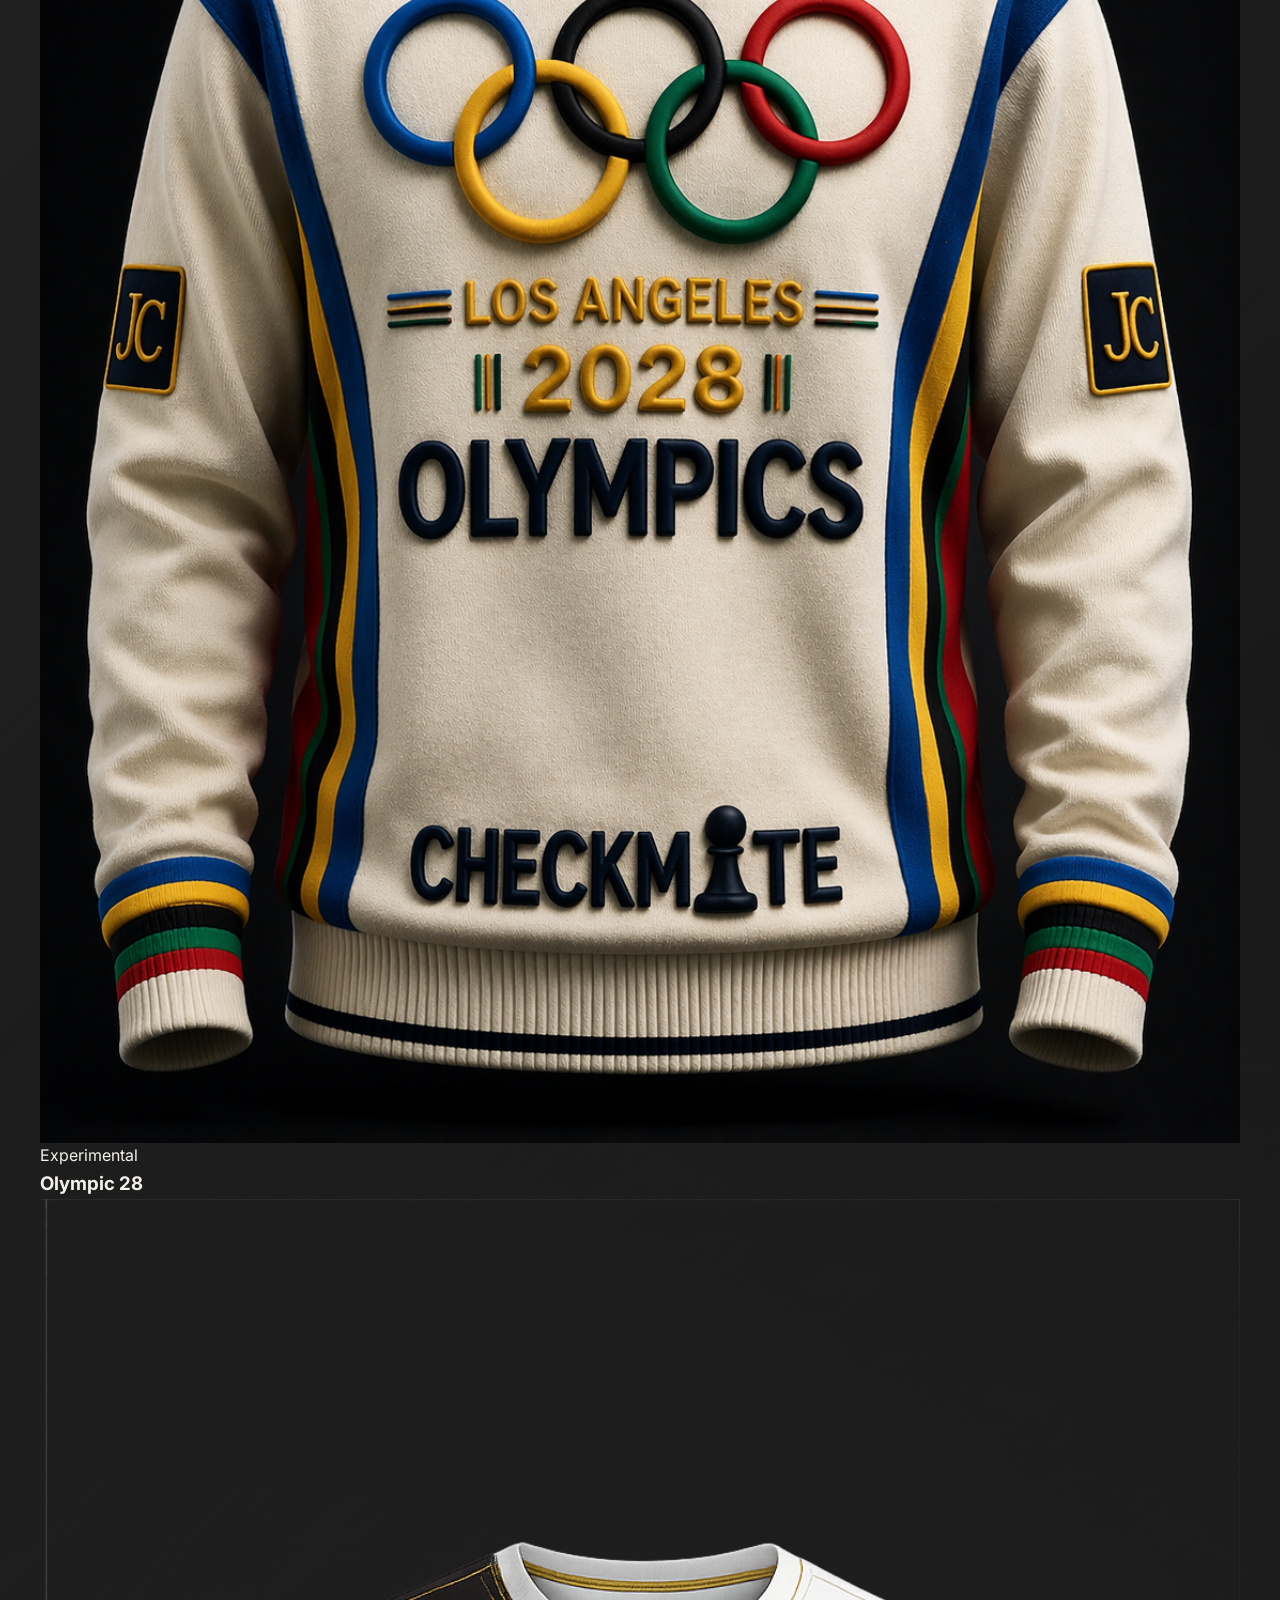
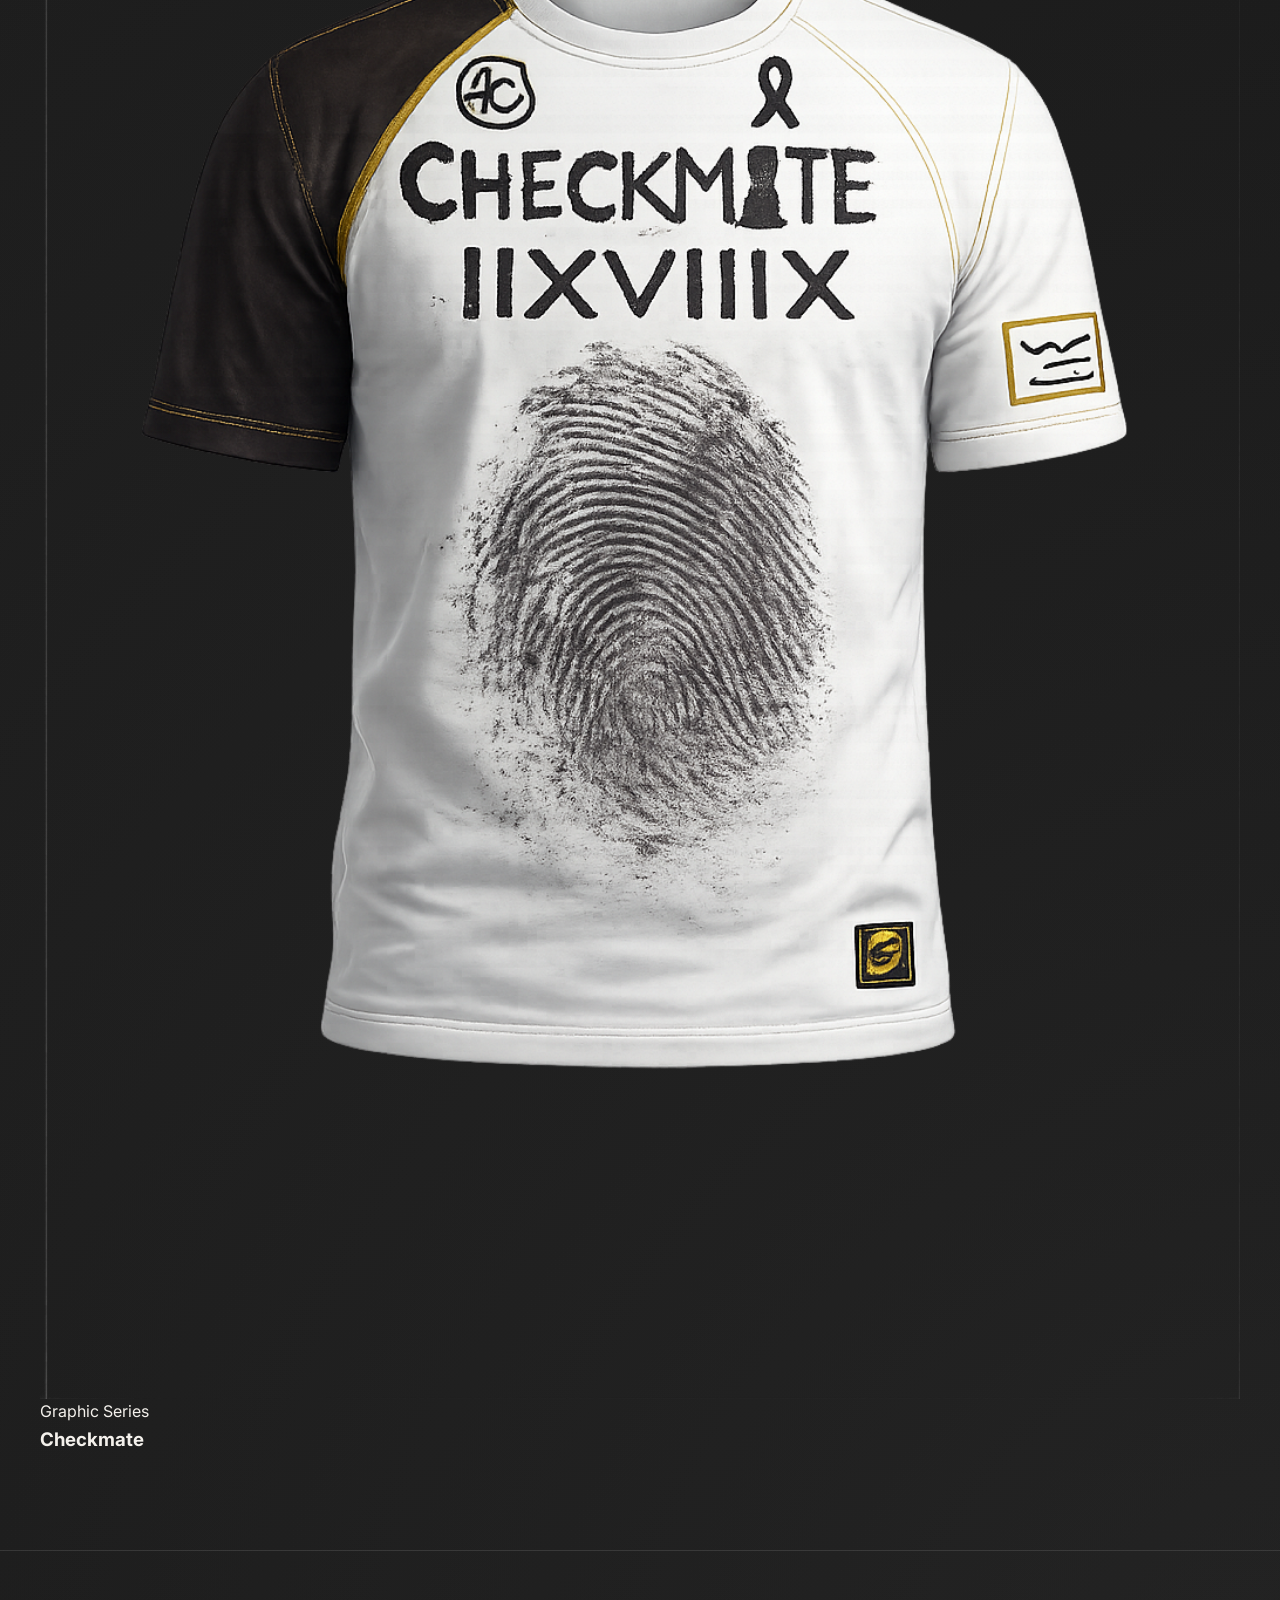
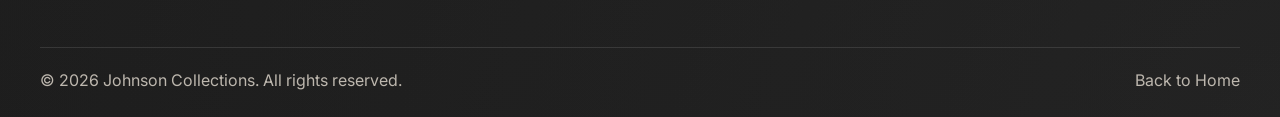
==== commit a8a265fc: "Update gallery.html 88 NEW IMAGE Images/Vintage/Cropped/front_gray_Johnson_Collection_sweater01_crop" ====
--- a/gallery.html
+++ b/gallery.html
@@ -84,7 +84,7 @@
 
           <article class="gallery-item">
             <img
-              src="Images/3d_sweaters_JohnsonsCollections.png"
+              src="Images/Vintage/Cropped/front_gray_Johnson_Collection_sweater01_crop.png"
               alt="Johnson Collections dimensional black sweater"
             >
 
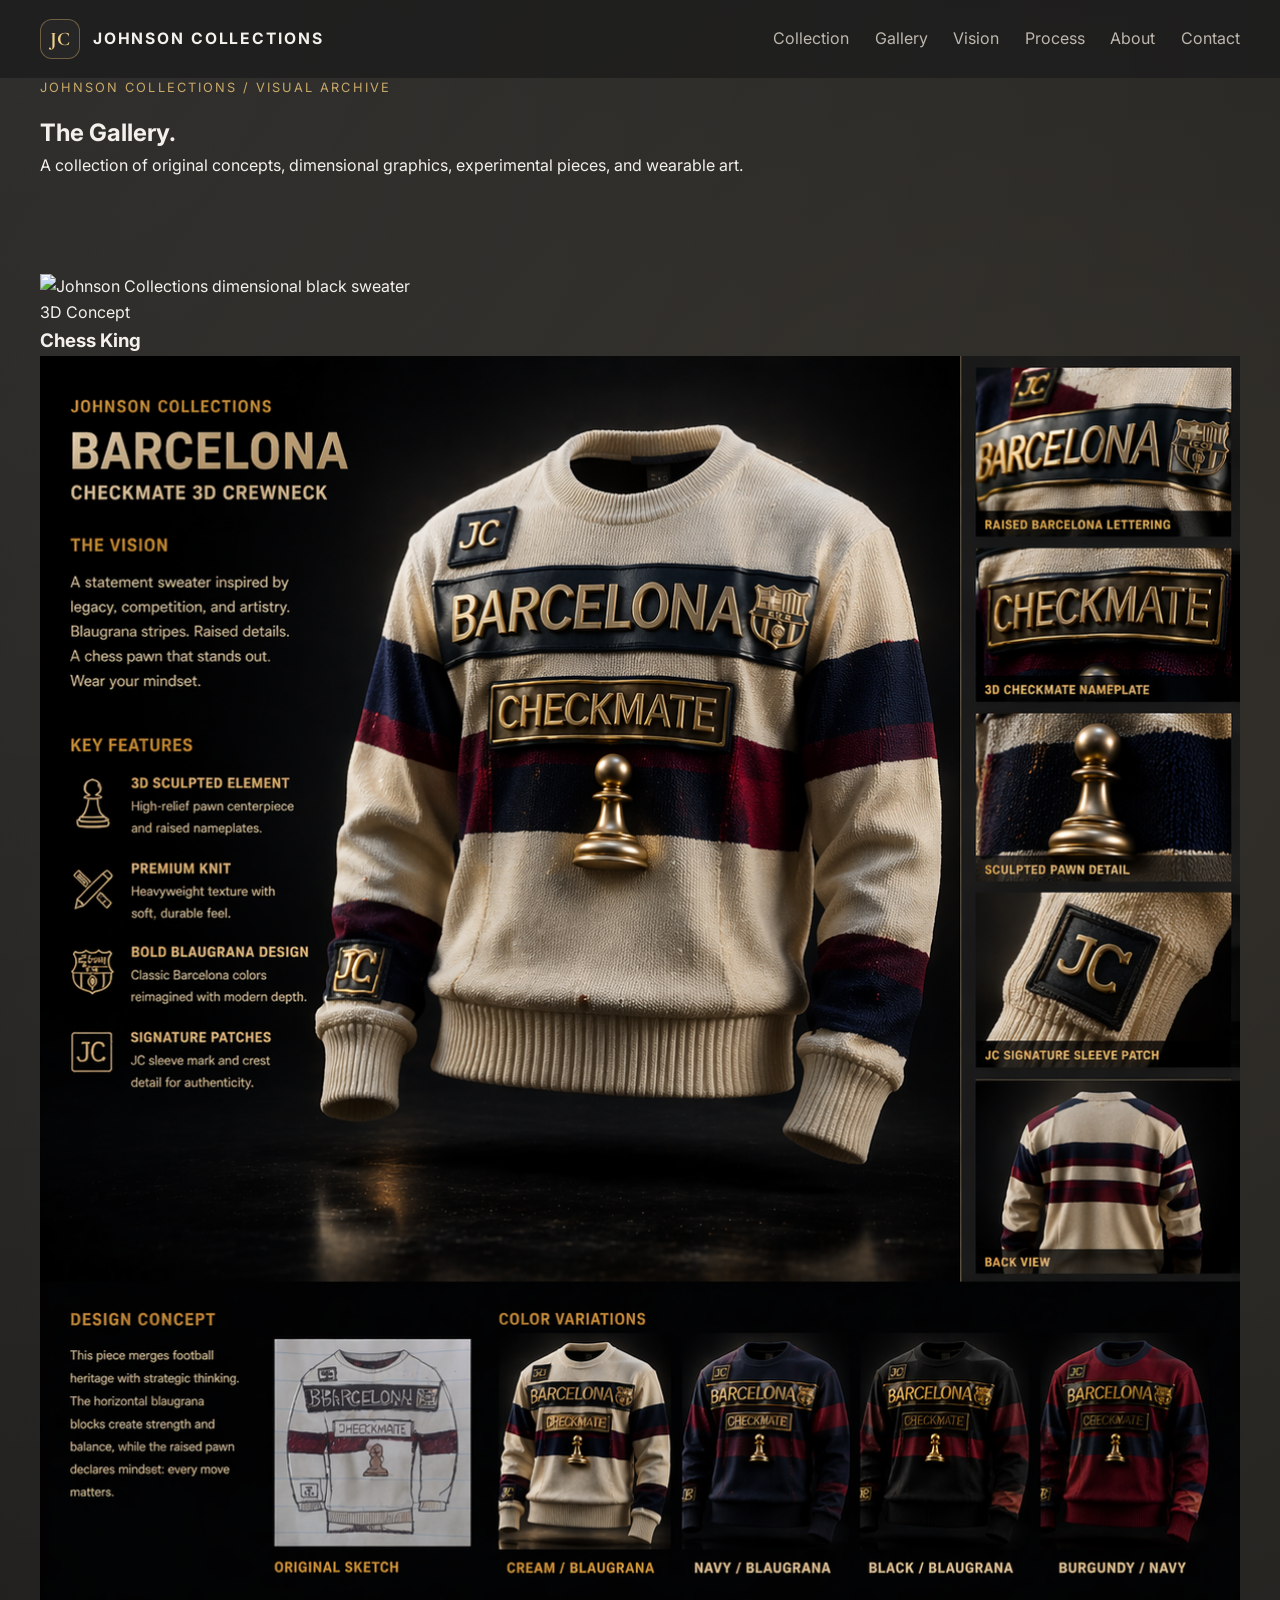
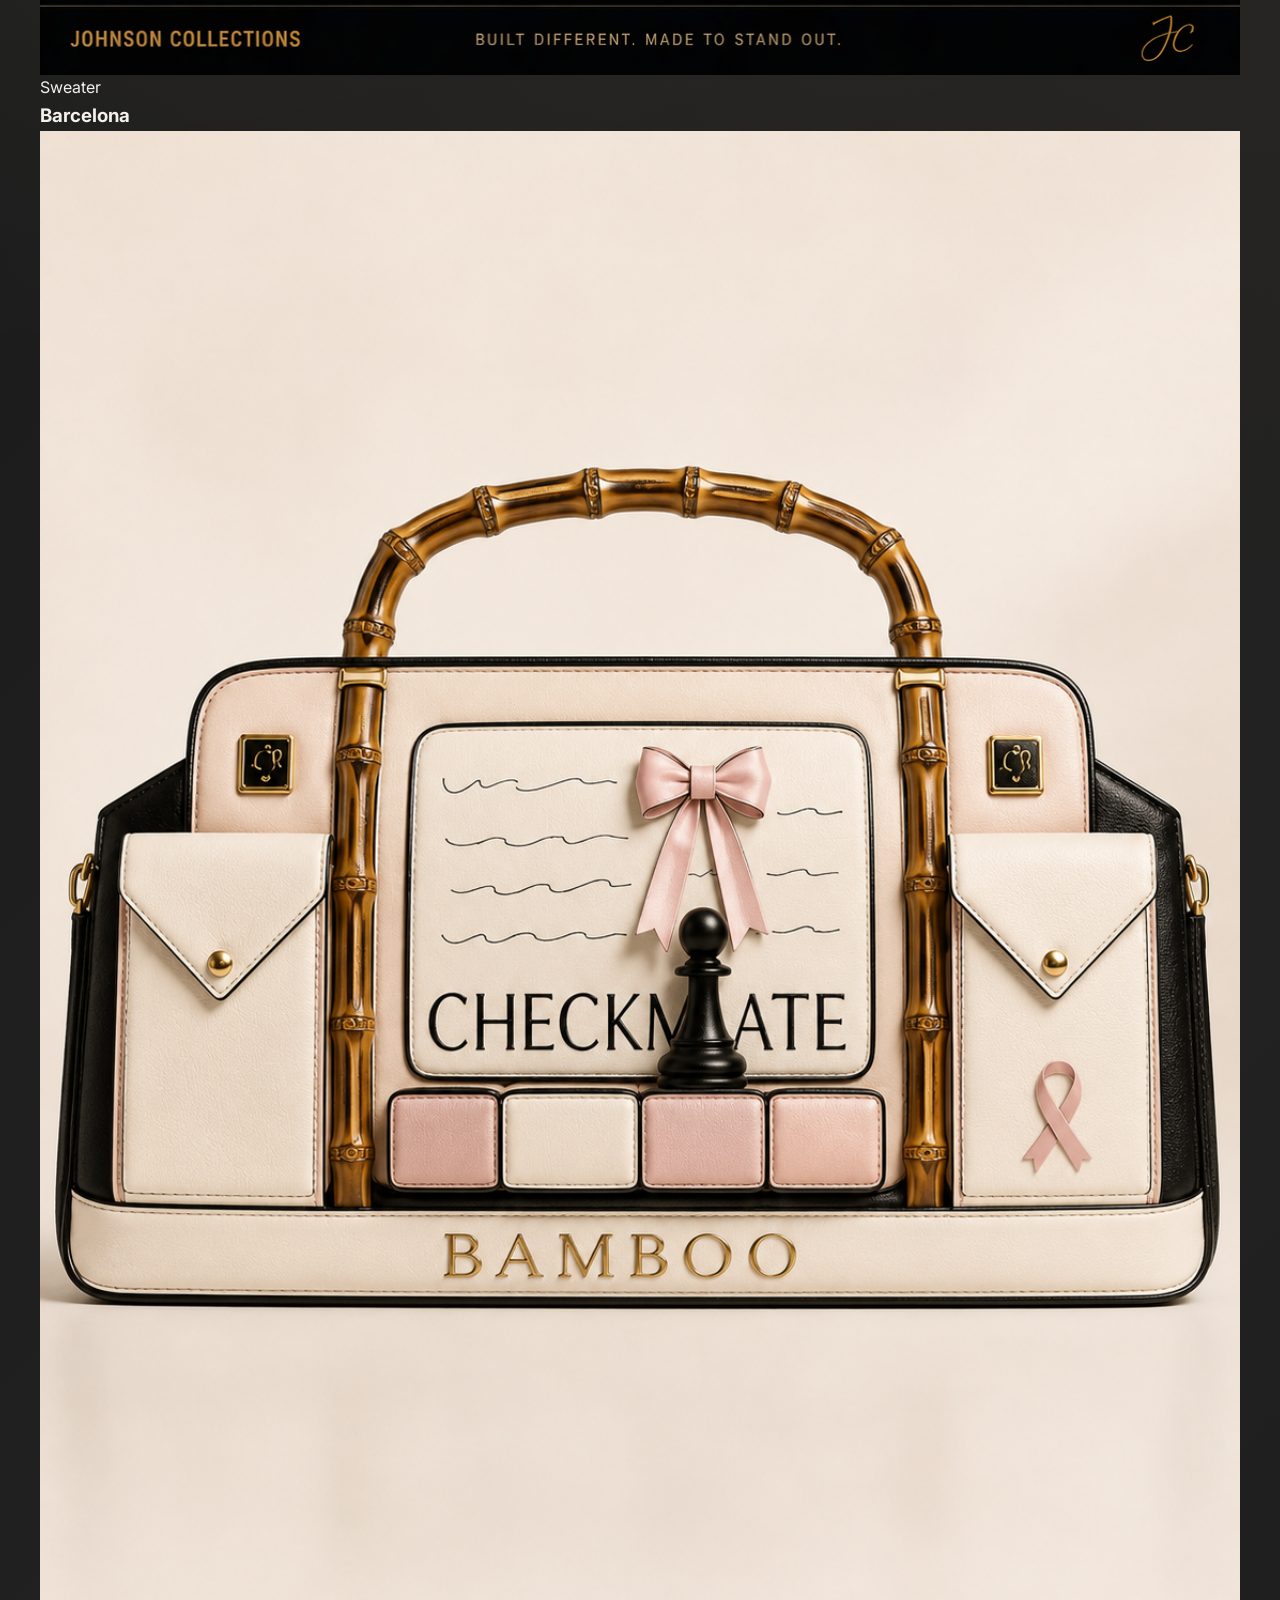
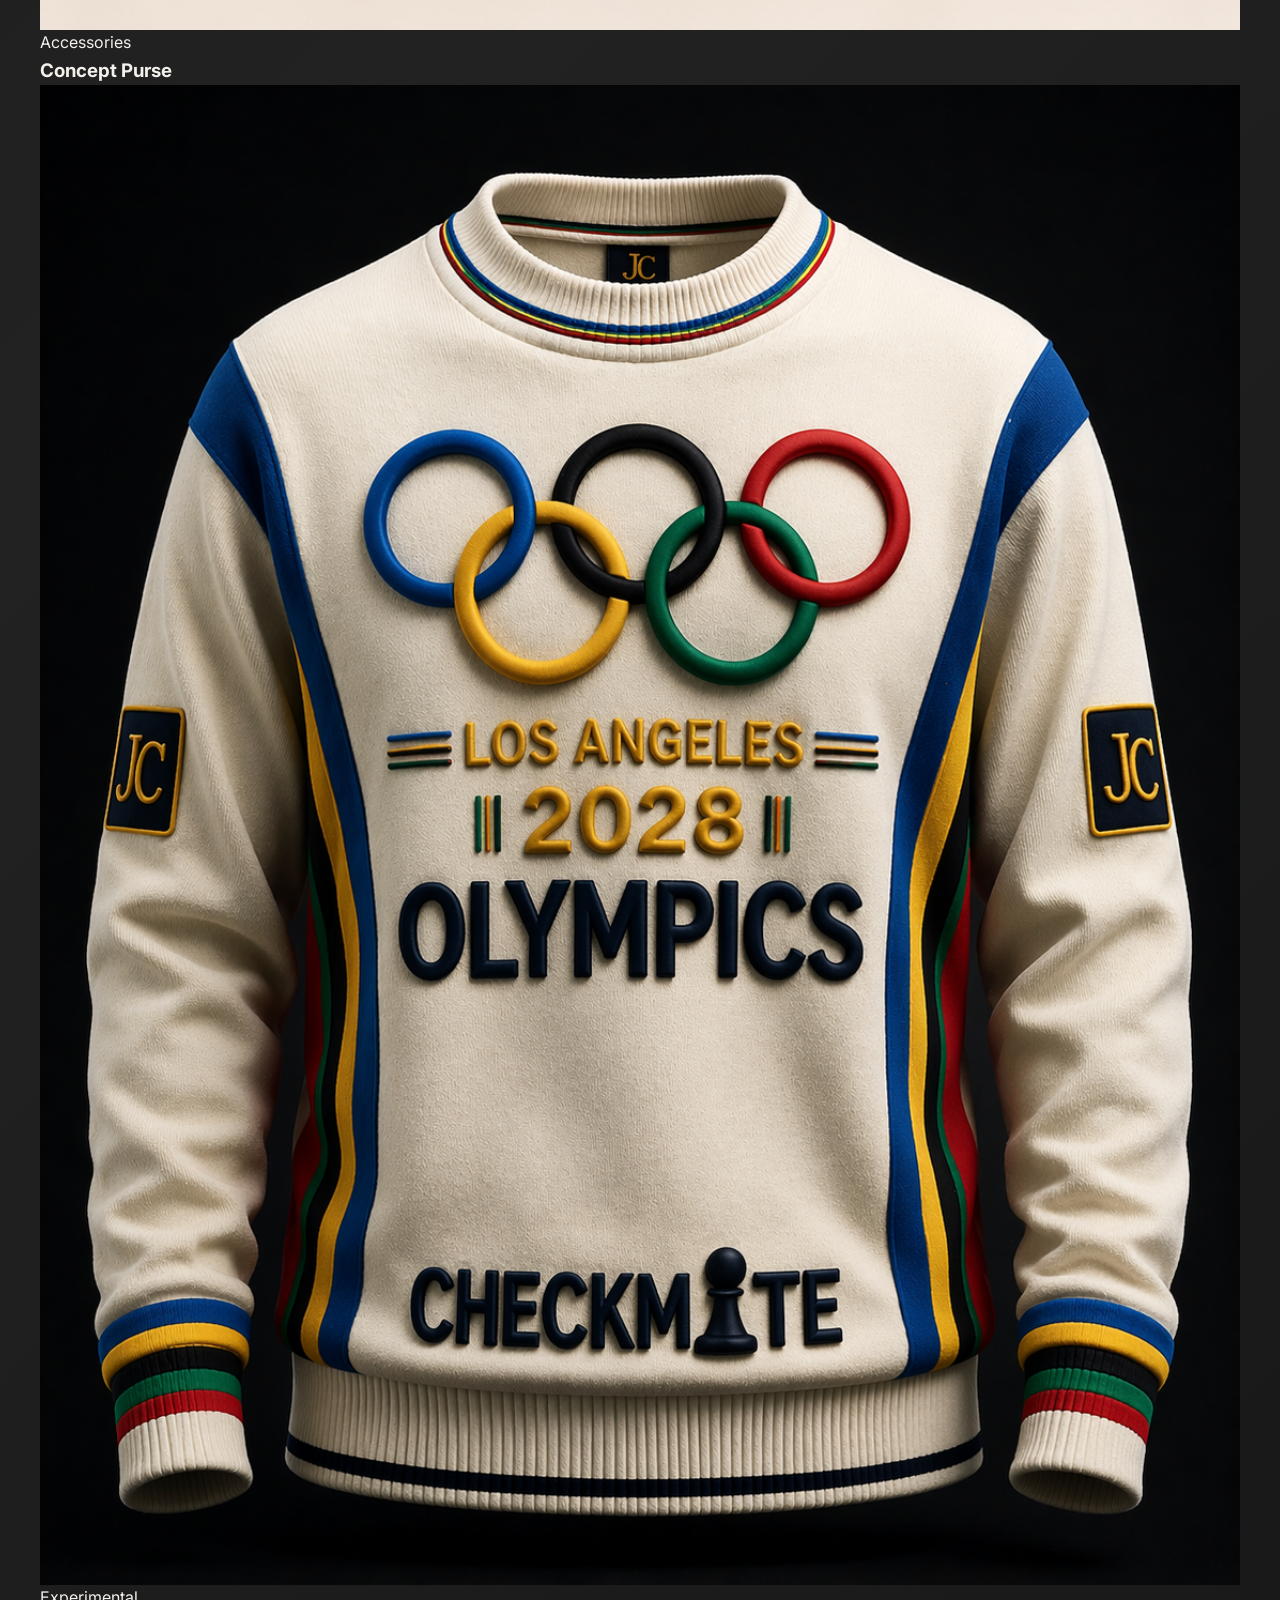
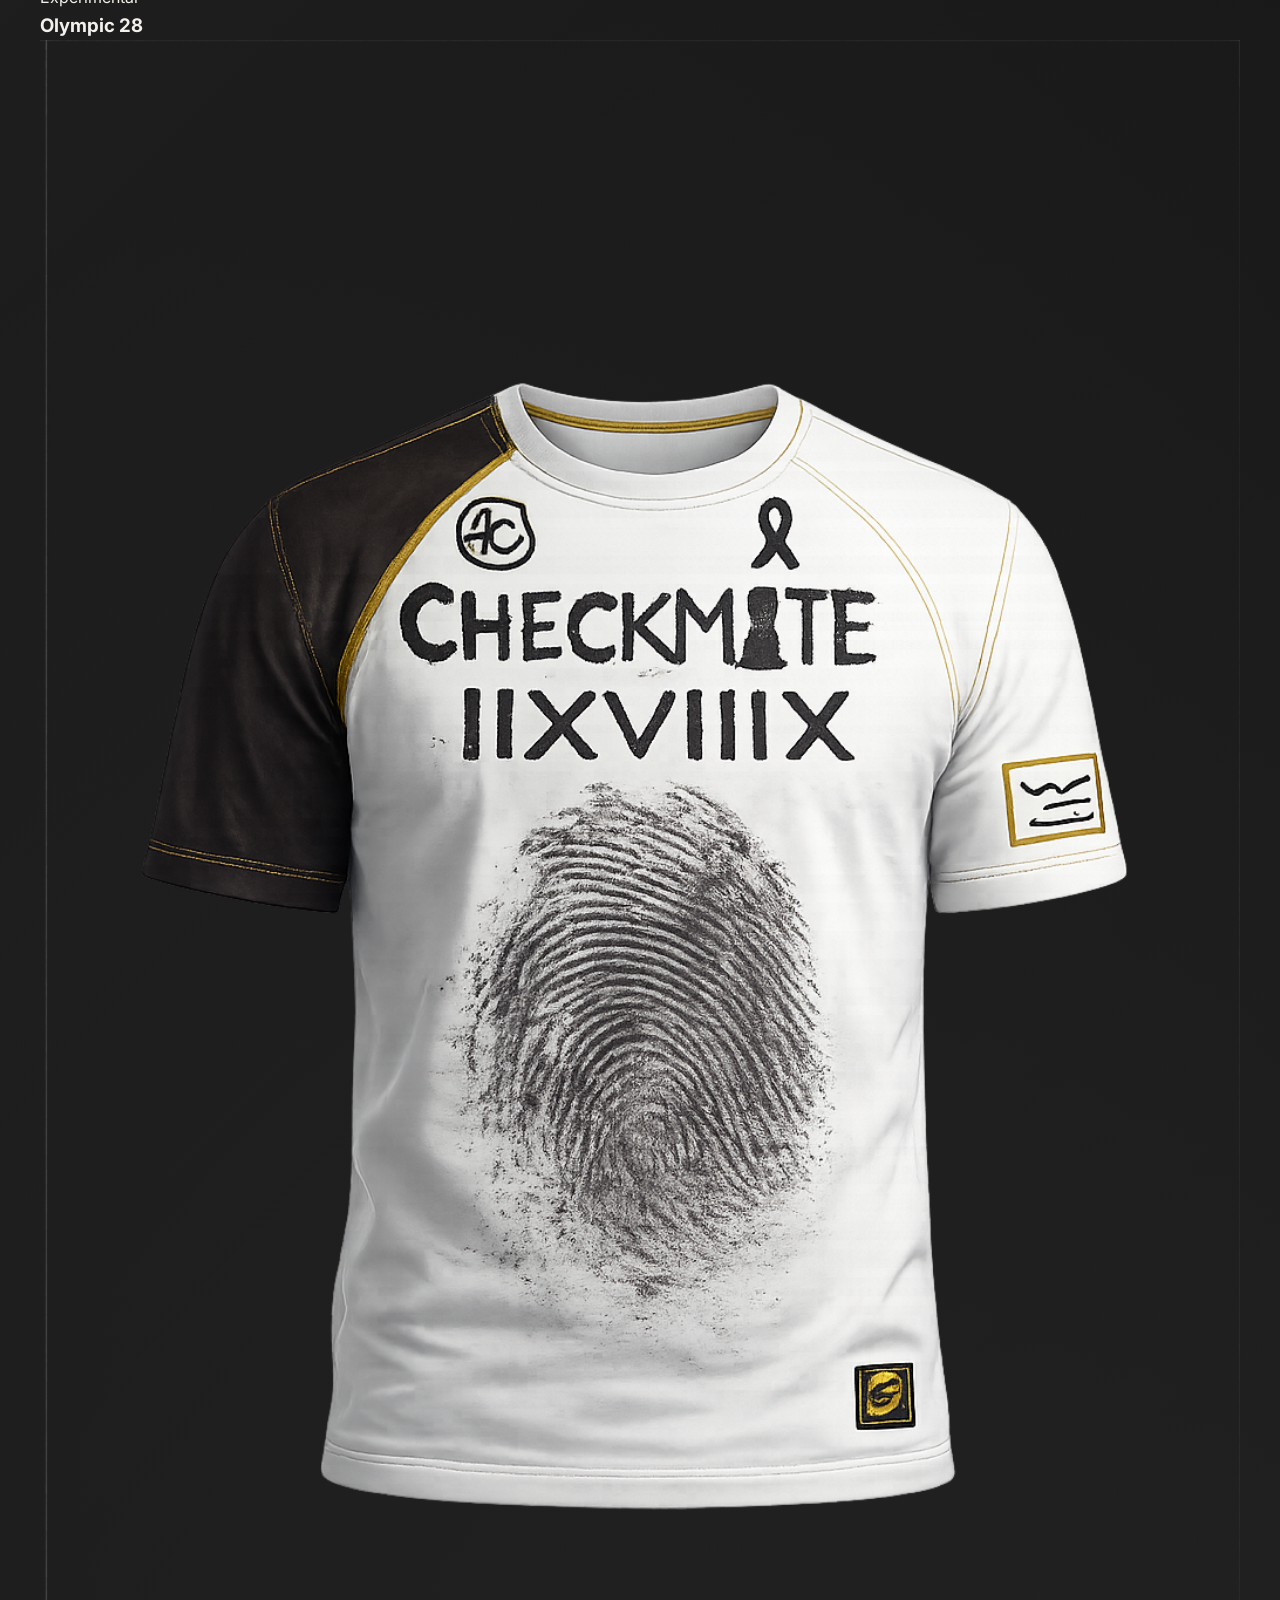
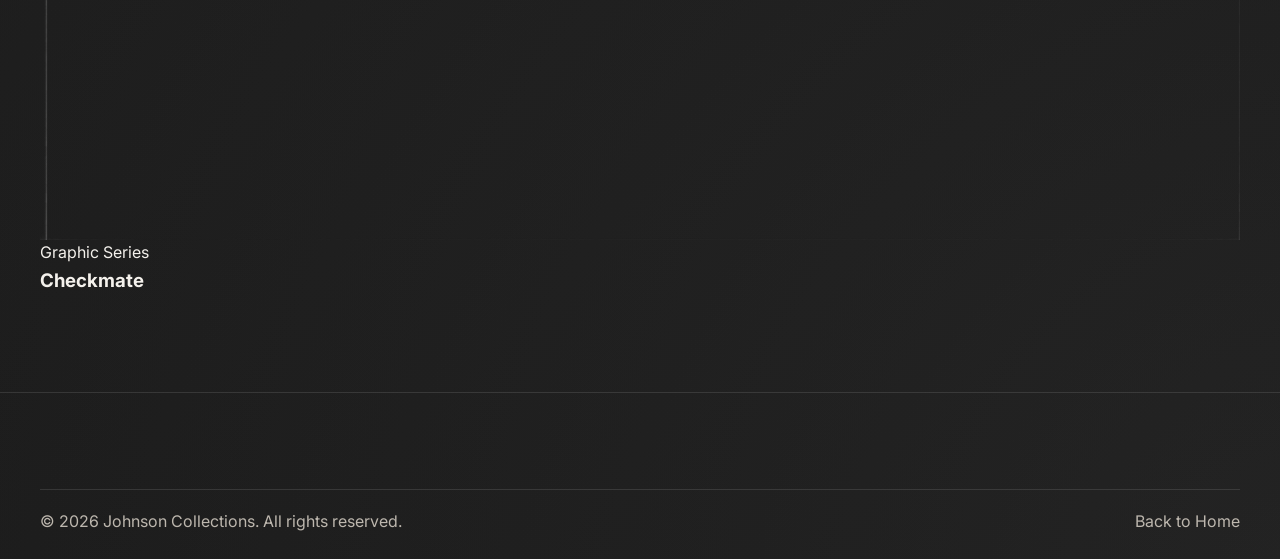
==== commit 37c1e078: "Update gallery.html" ====
--- a/gallery.html
+++ b/gallery.html
@@ -84,7 +84,7 @@
 
           <article class="gallery-item">
             <img
-              src="Images/Vintage/Cropped/front_gray_Johnson_Collection_sweater01_crop.png"
+              src=""
               alt="Johnson Collections dimensional black sweater"
             >
 
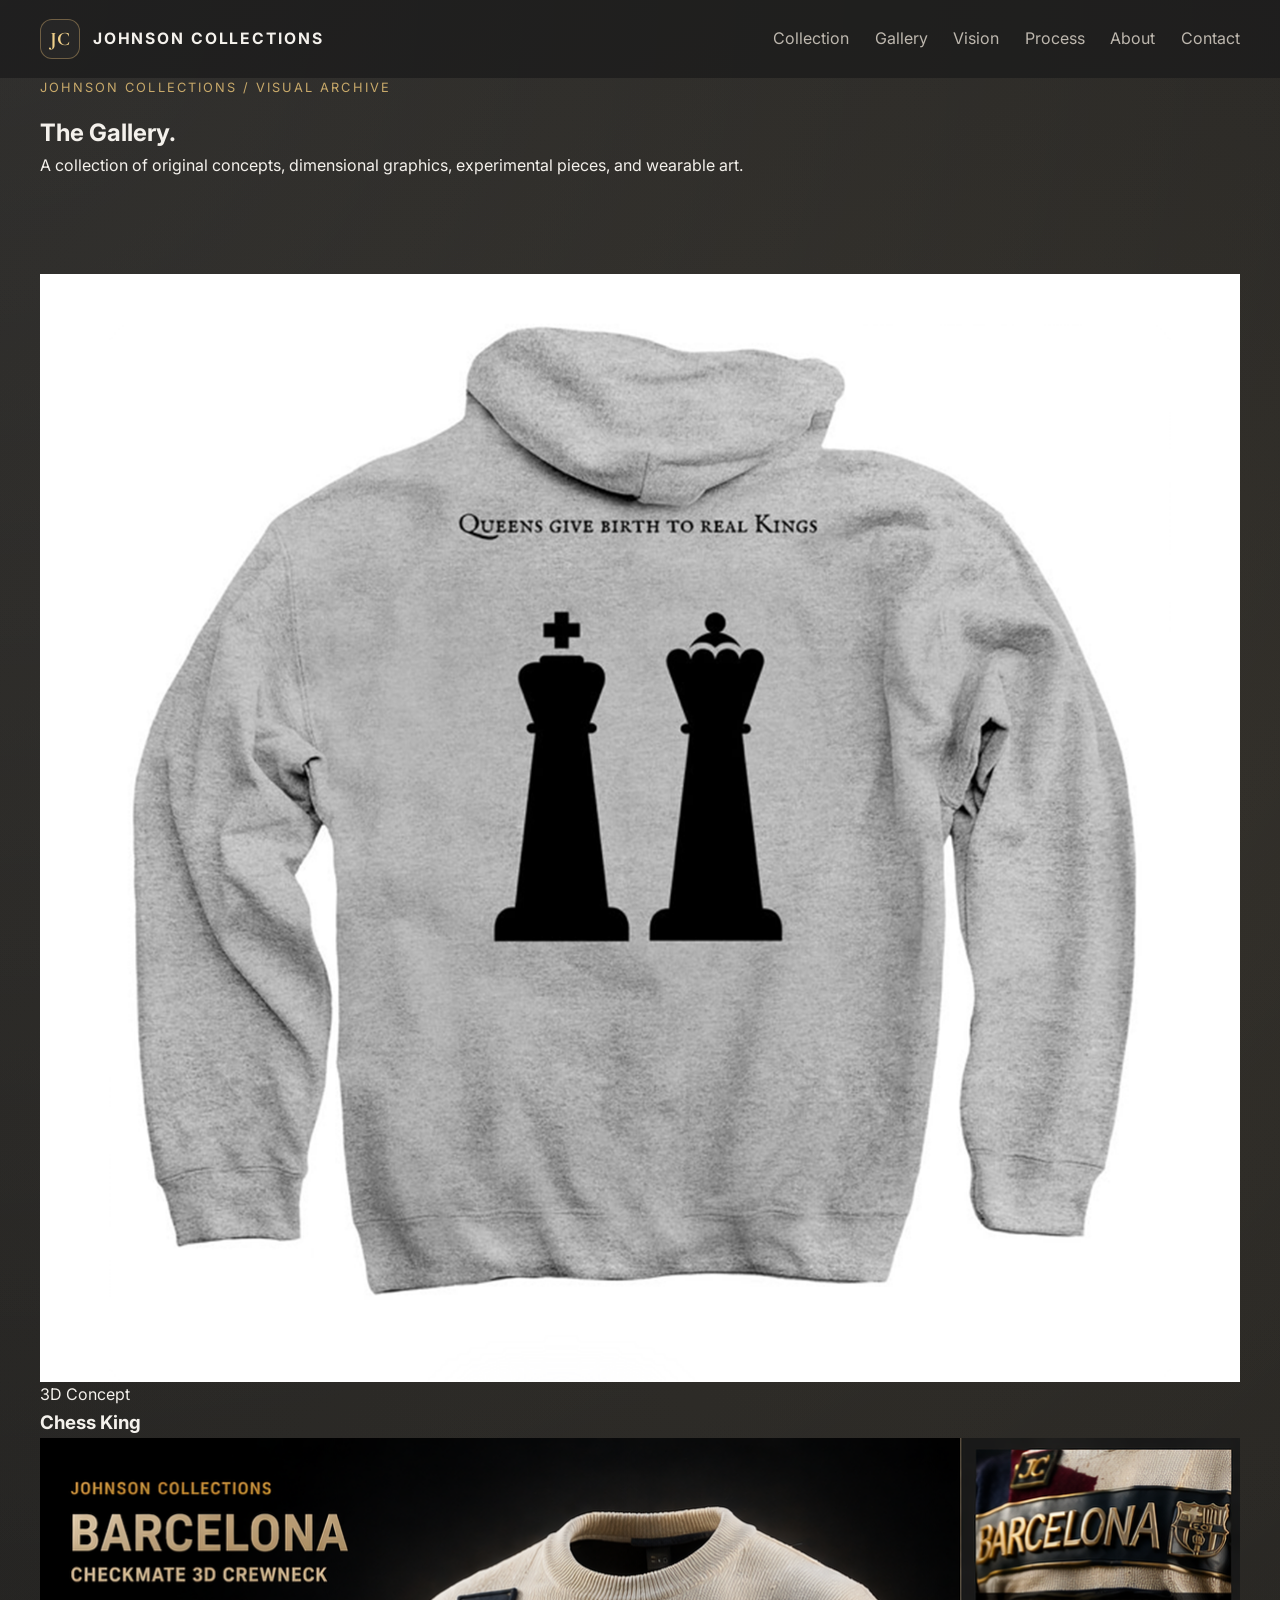
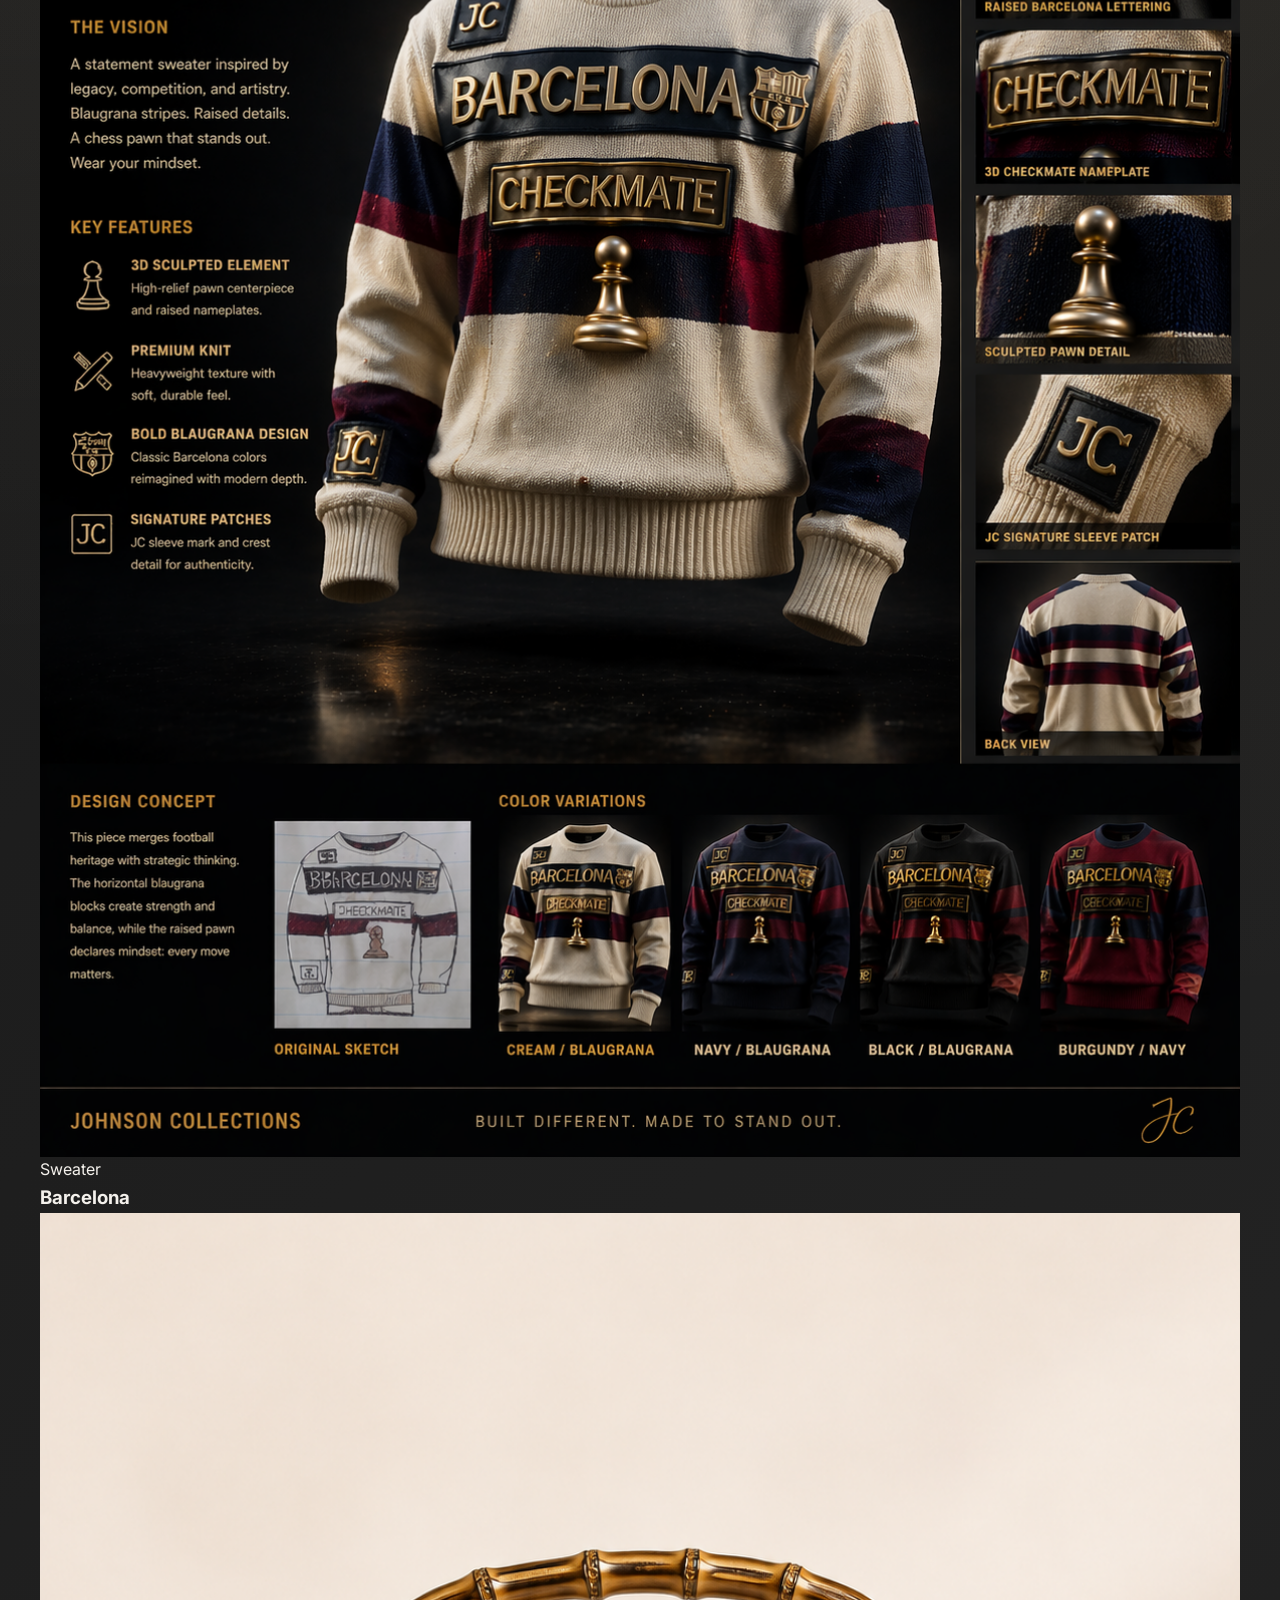
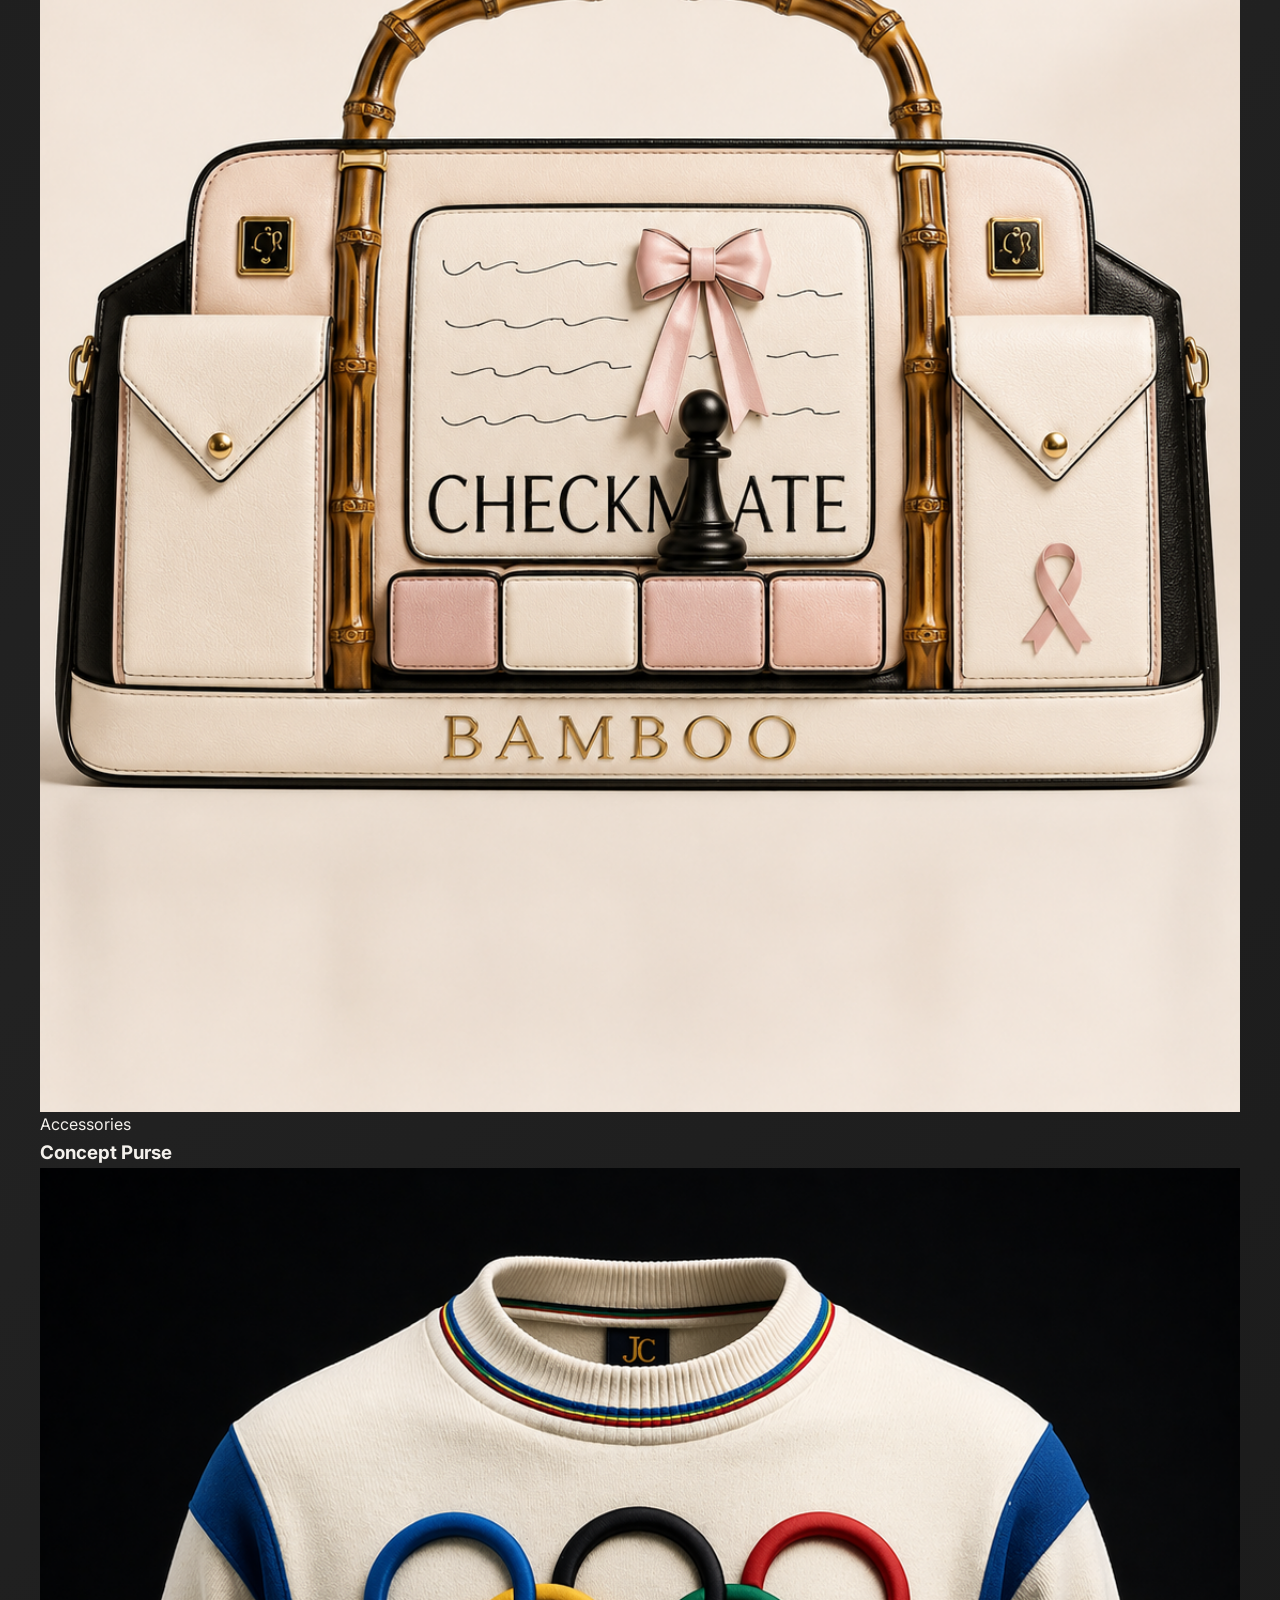
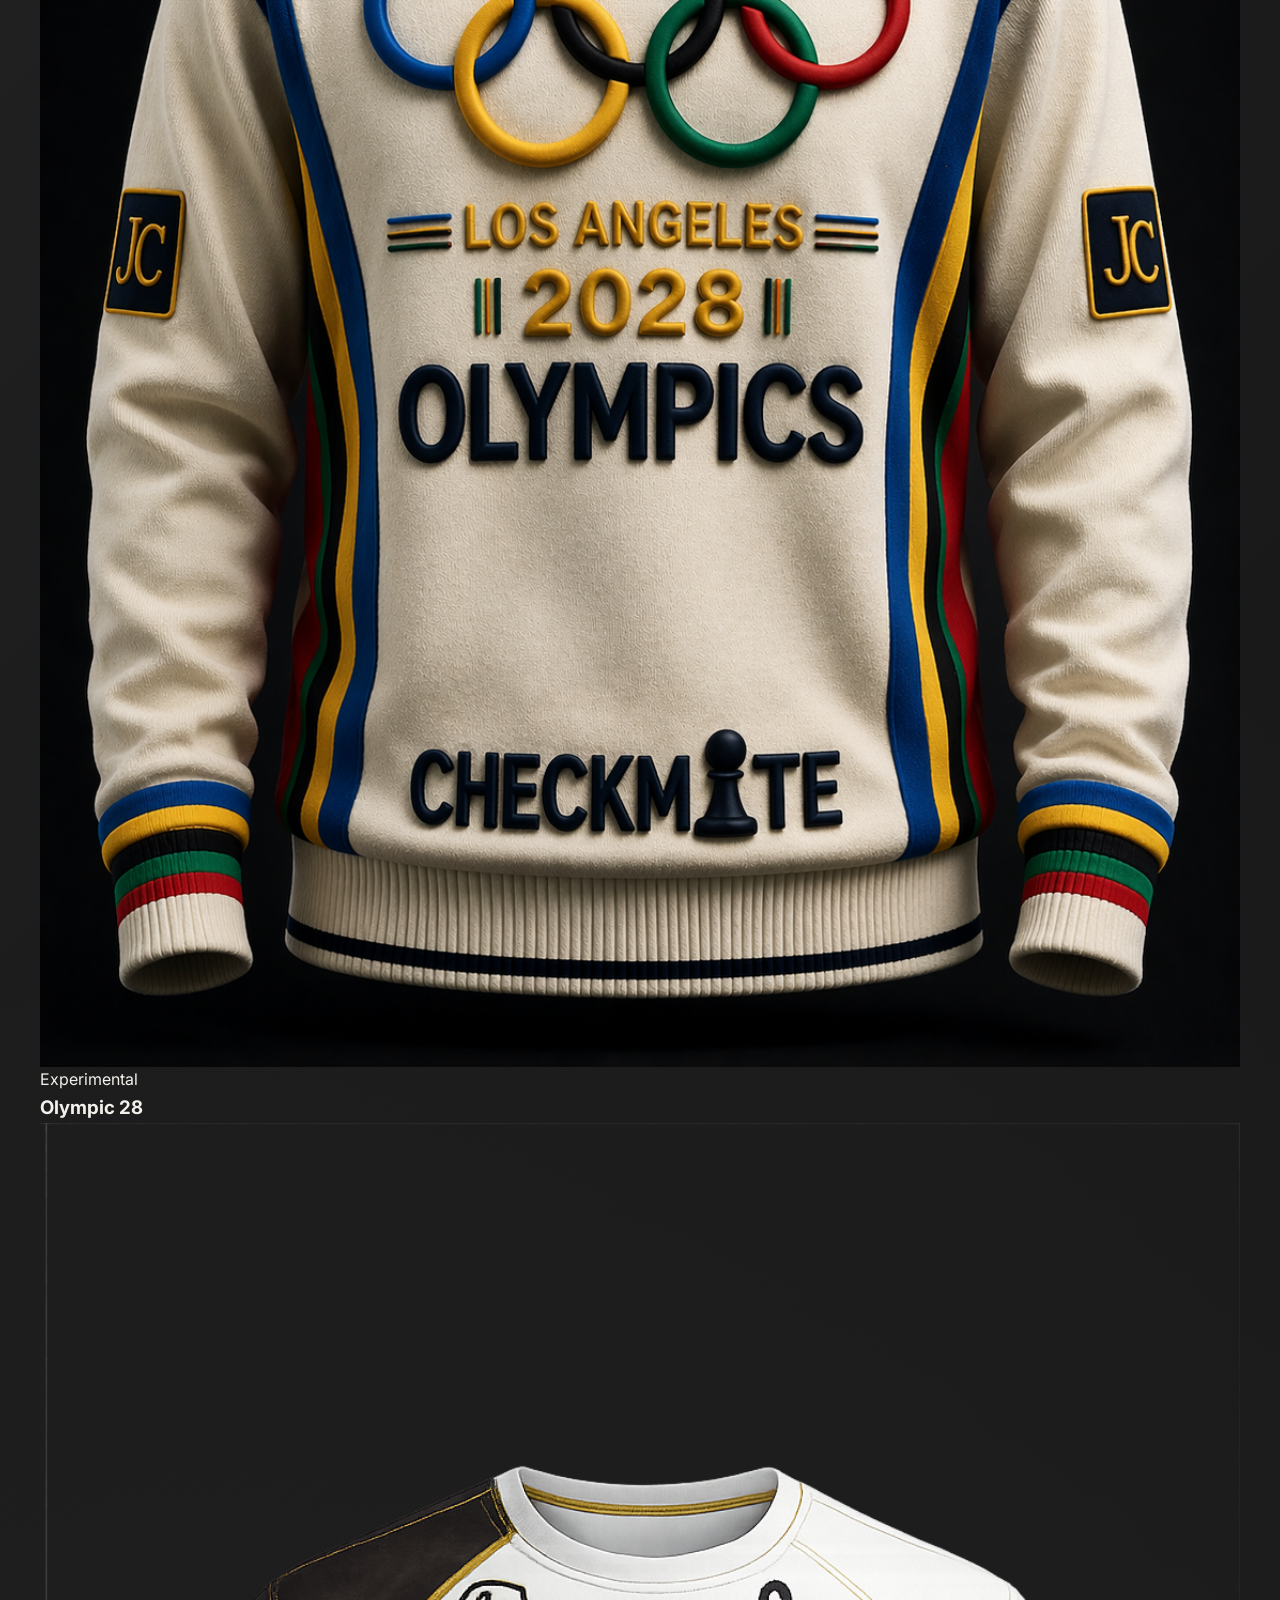
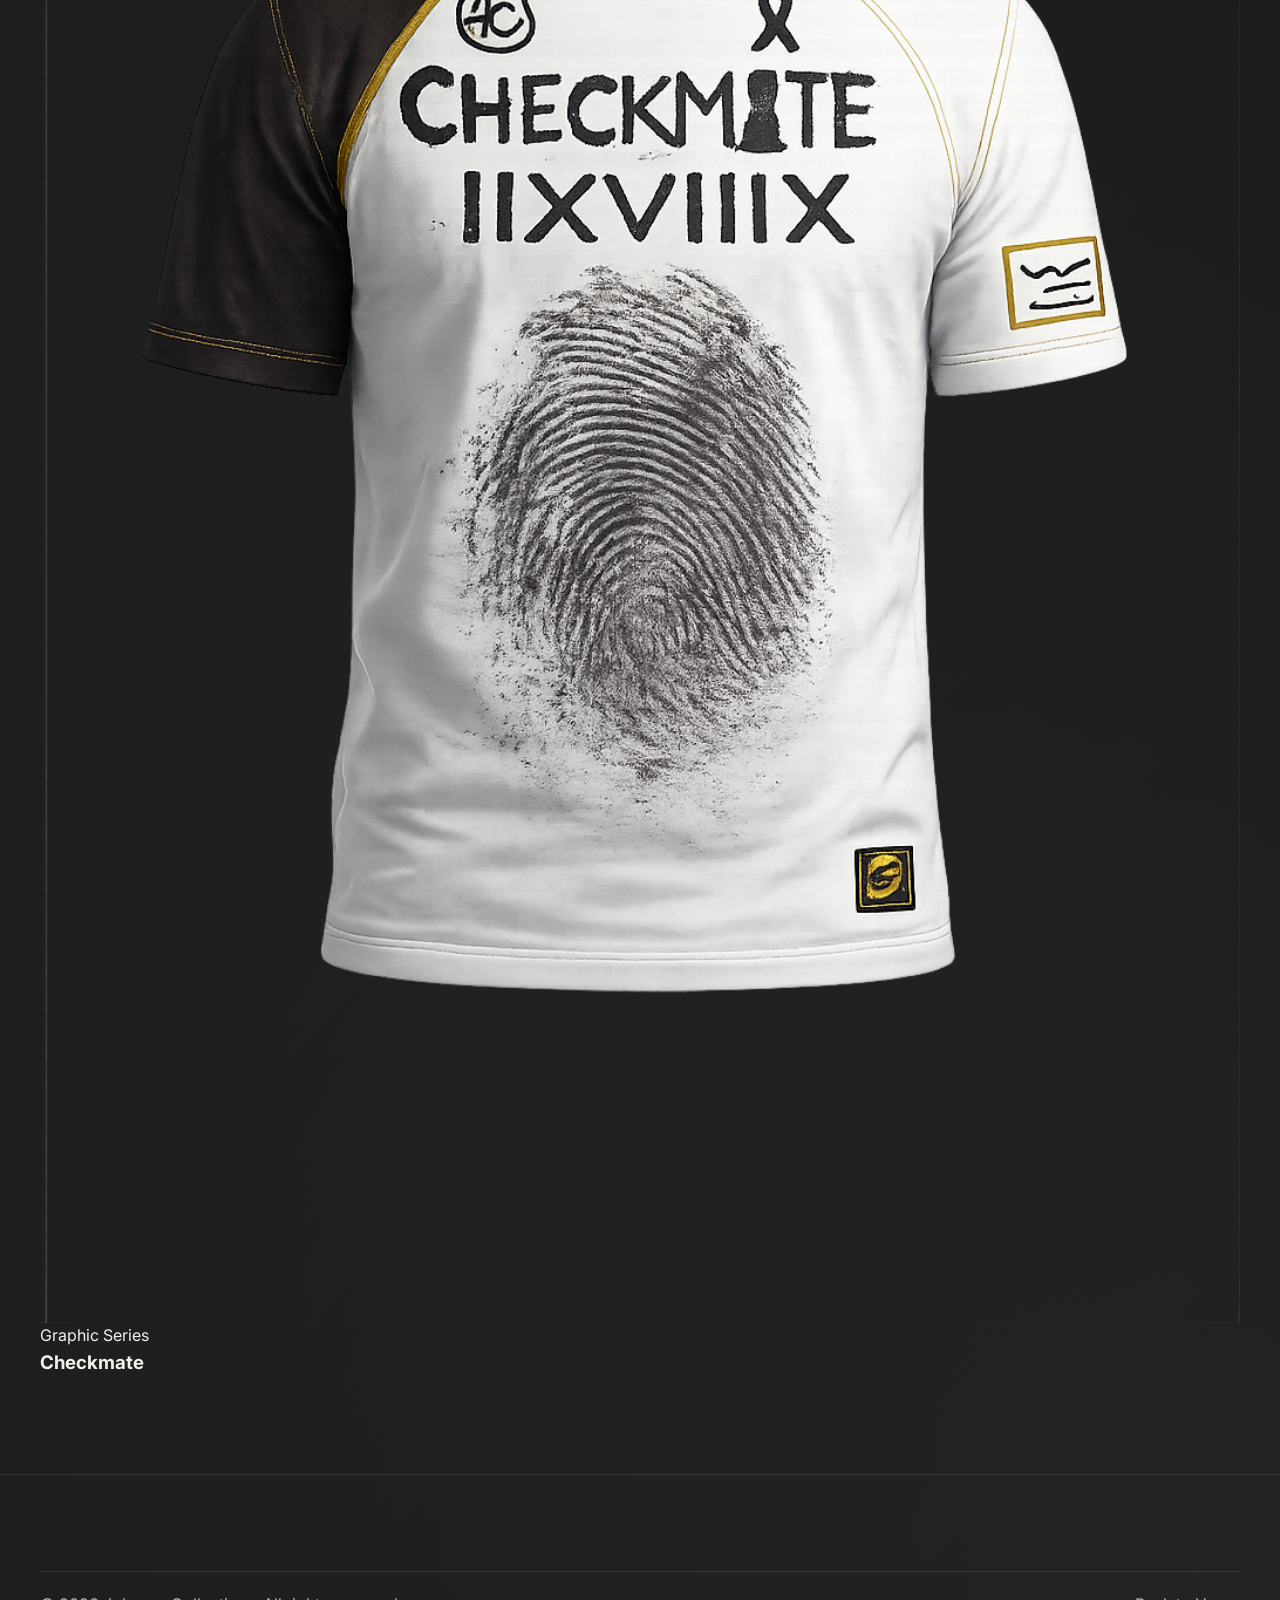
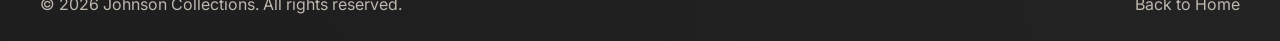
==== commit 3ba566c7: "Update gallery.html 88 image" ====
--- a/gallery.html
+++ b/gallery.html
@@ -84,7 +84,7 @@
 
           <article class="gallery-item">
             <img
-              src=""
+              src="Images/Vintage/Cropped/back_gray_Johnson_Collection_sweater01_crop.png"
               alt="Johnson Collections dimensional black sweater"
             >
 
